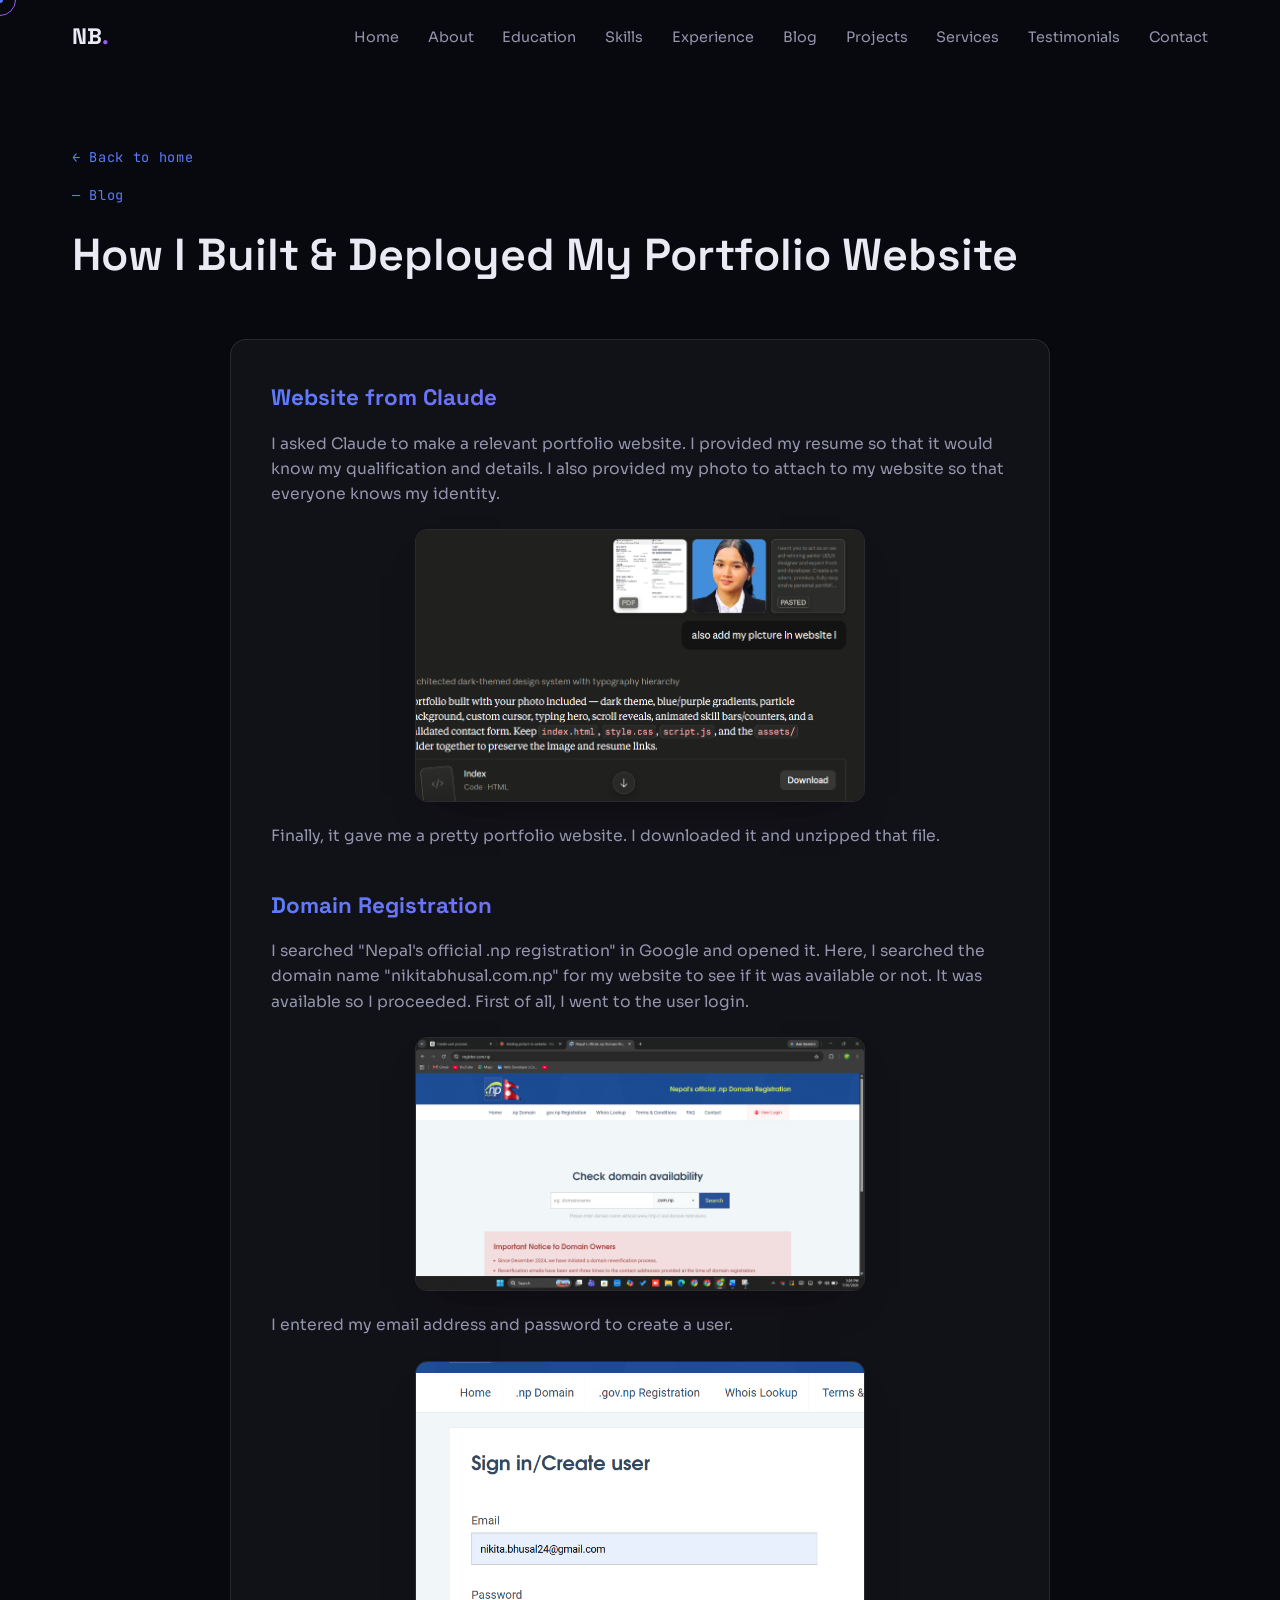
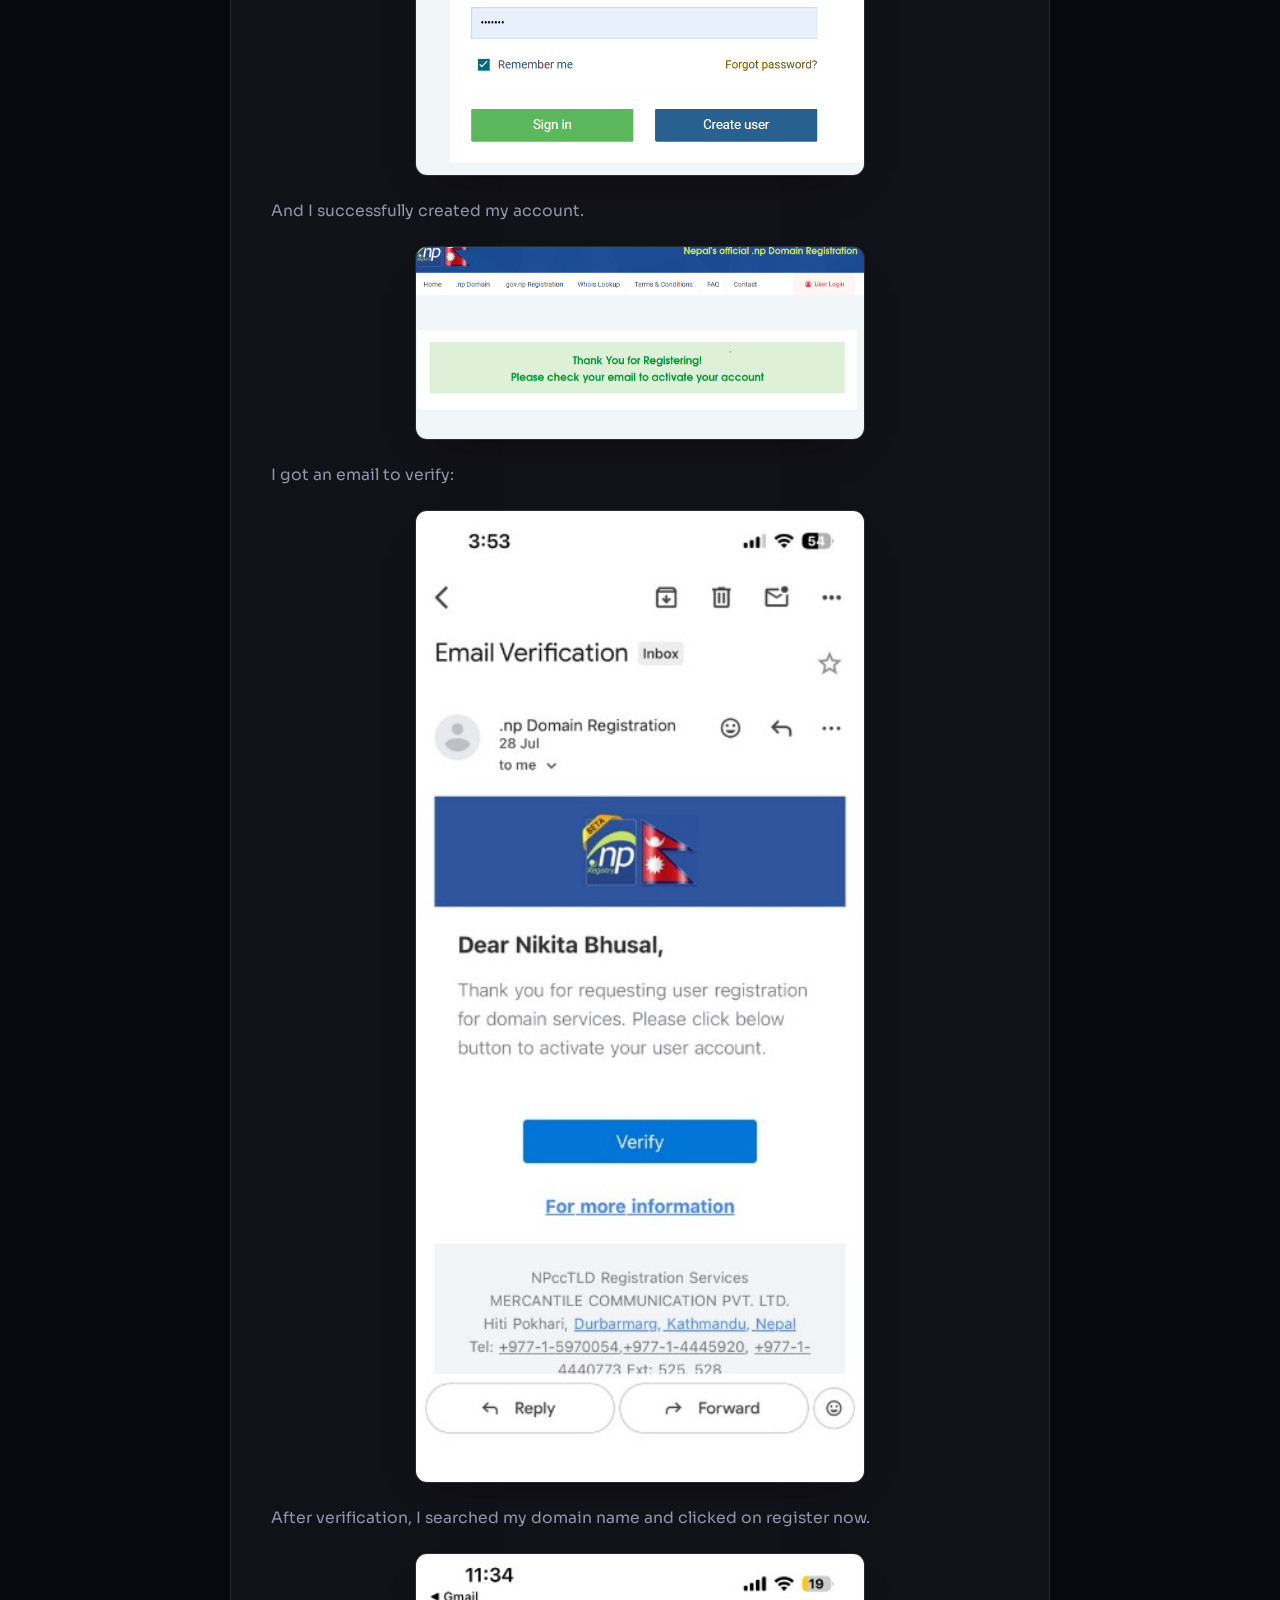
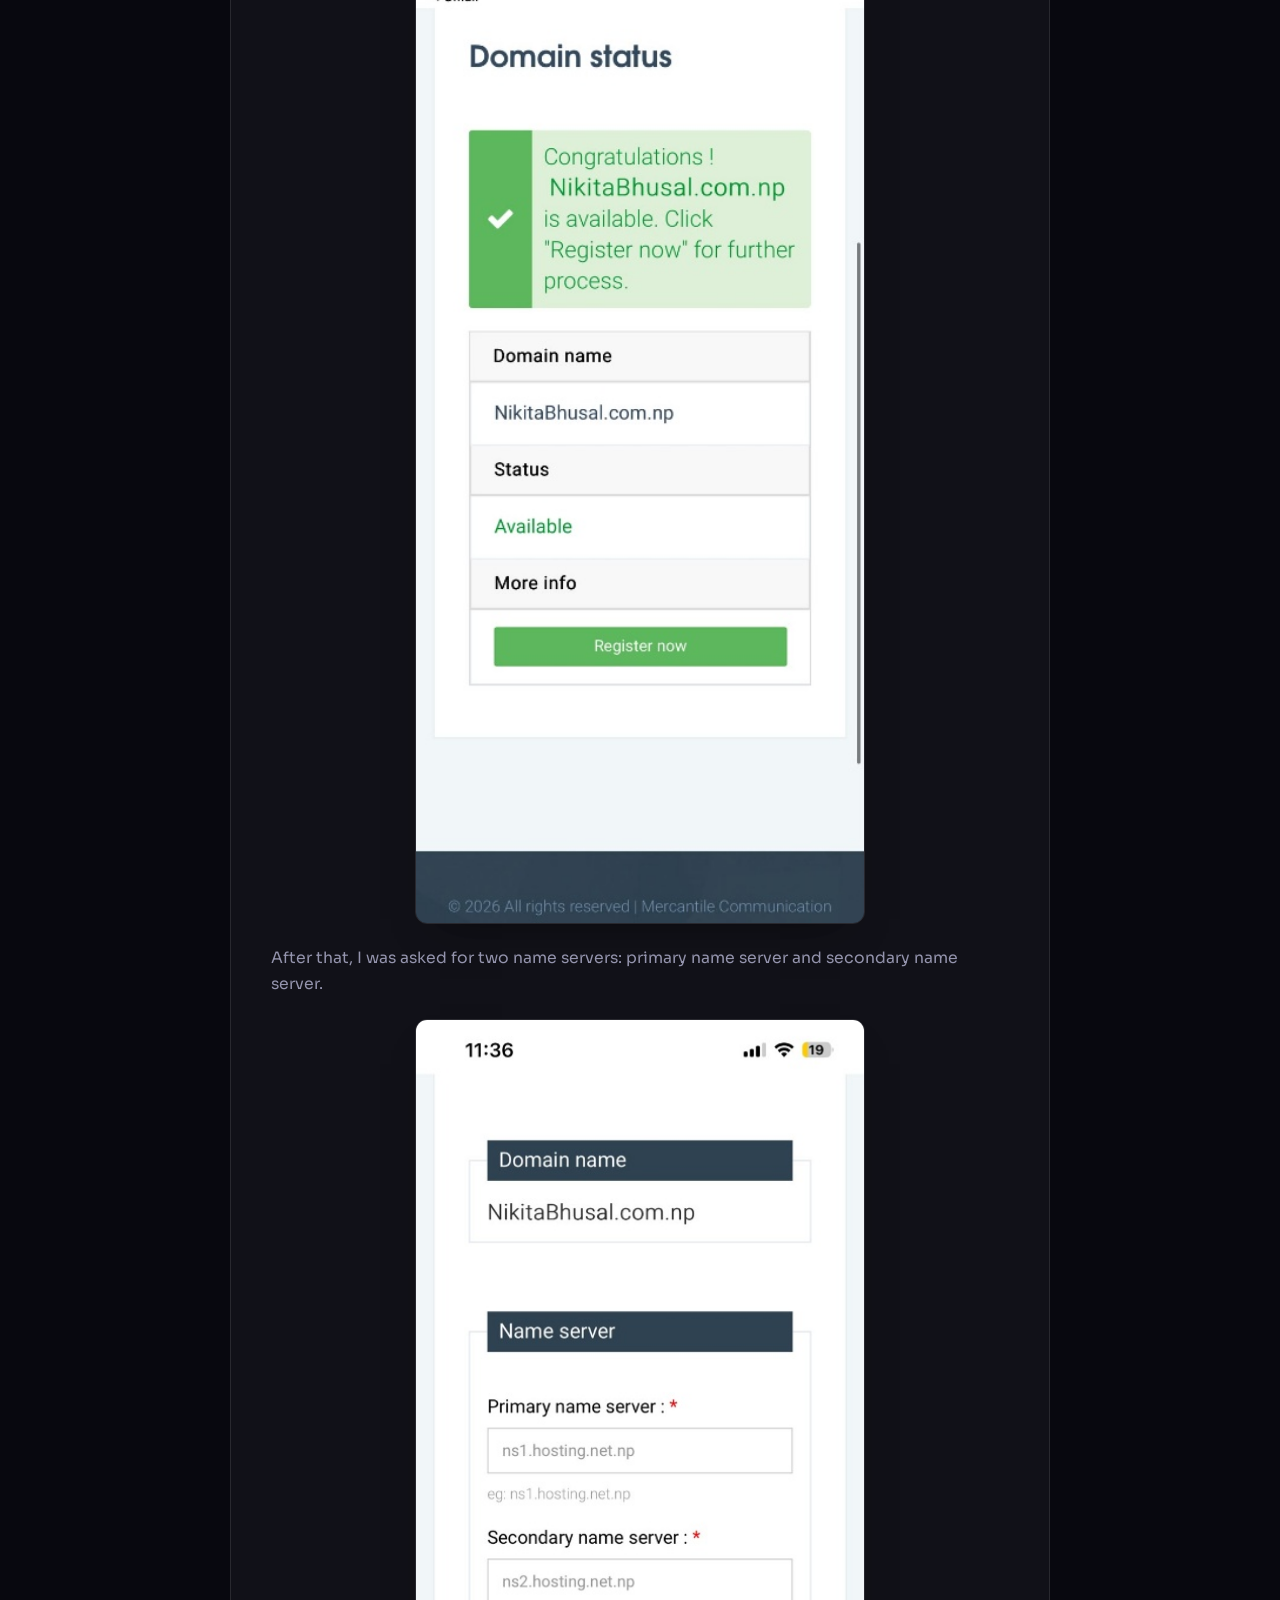
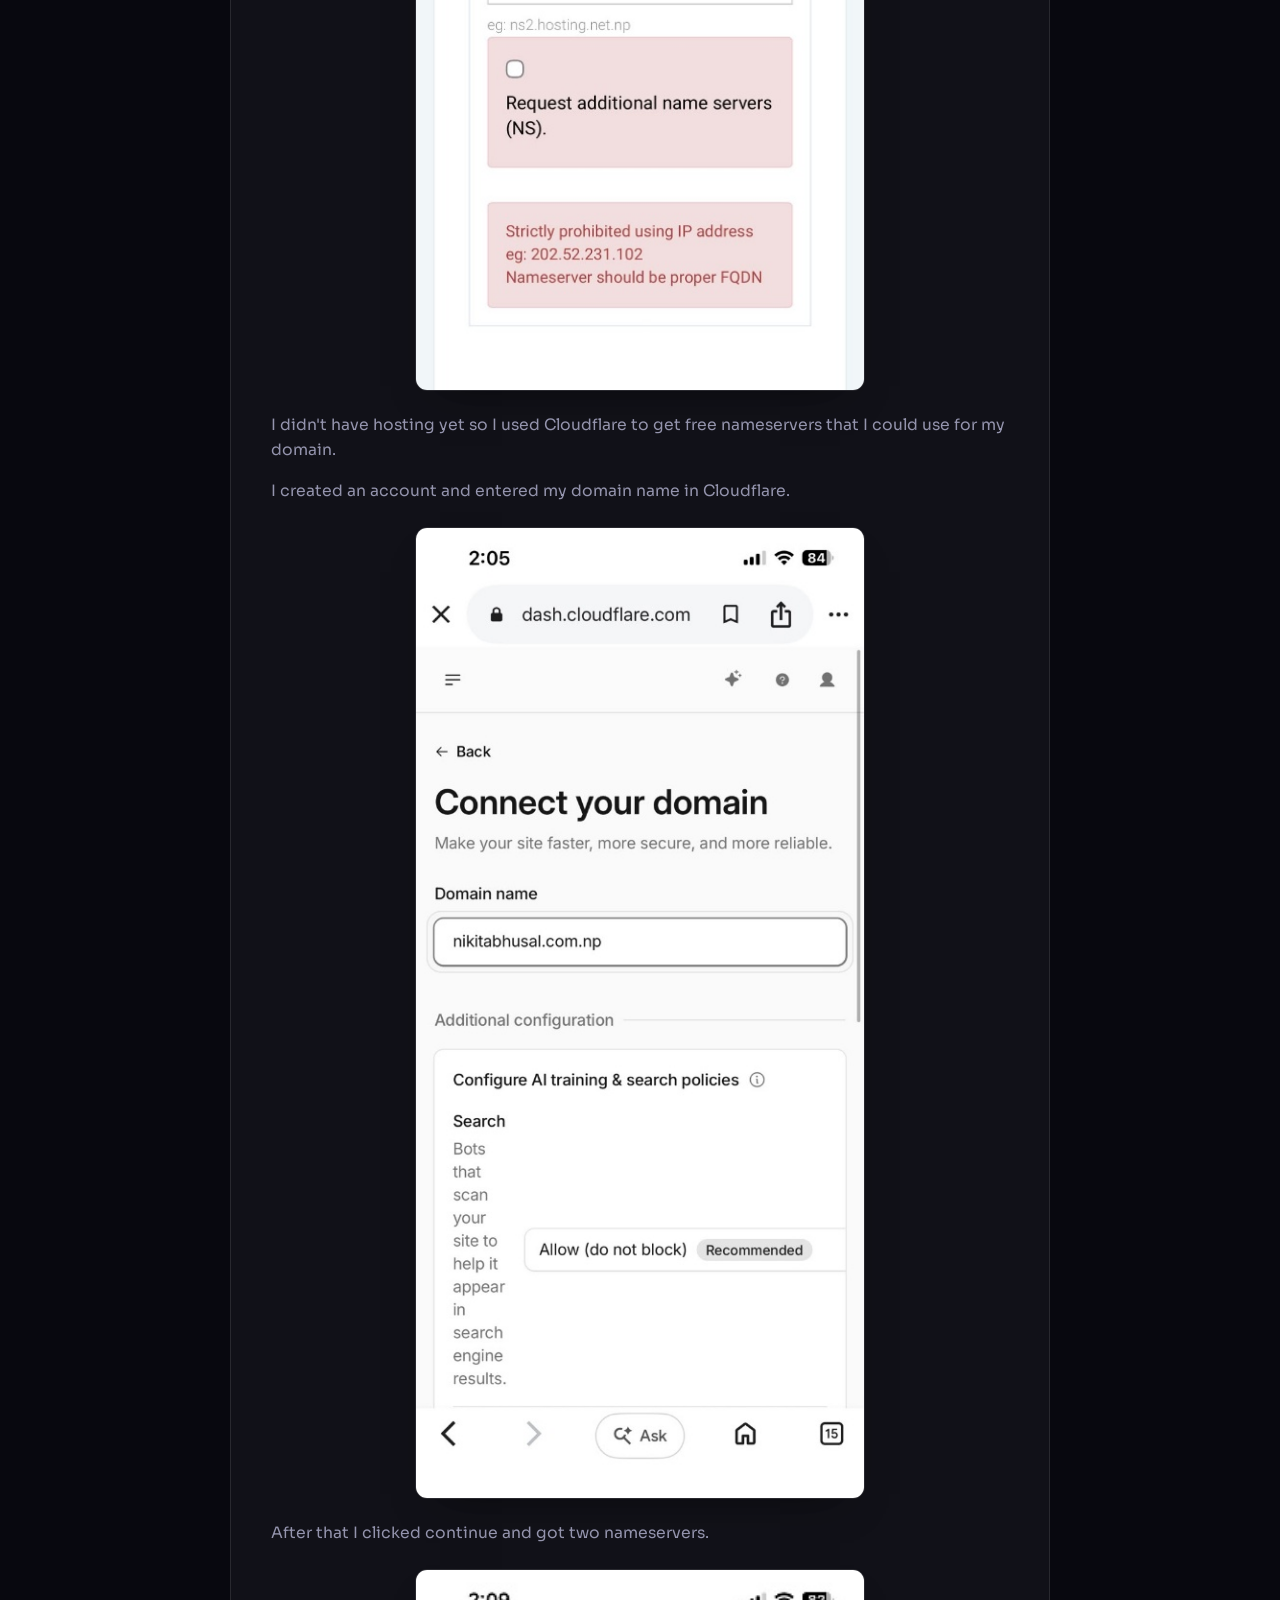
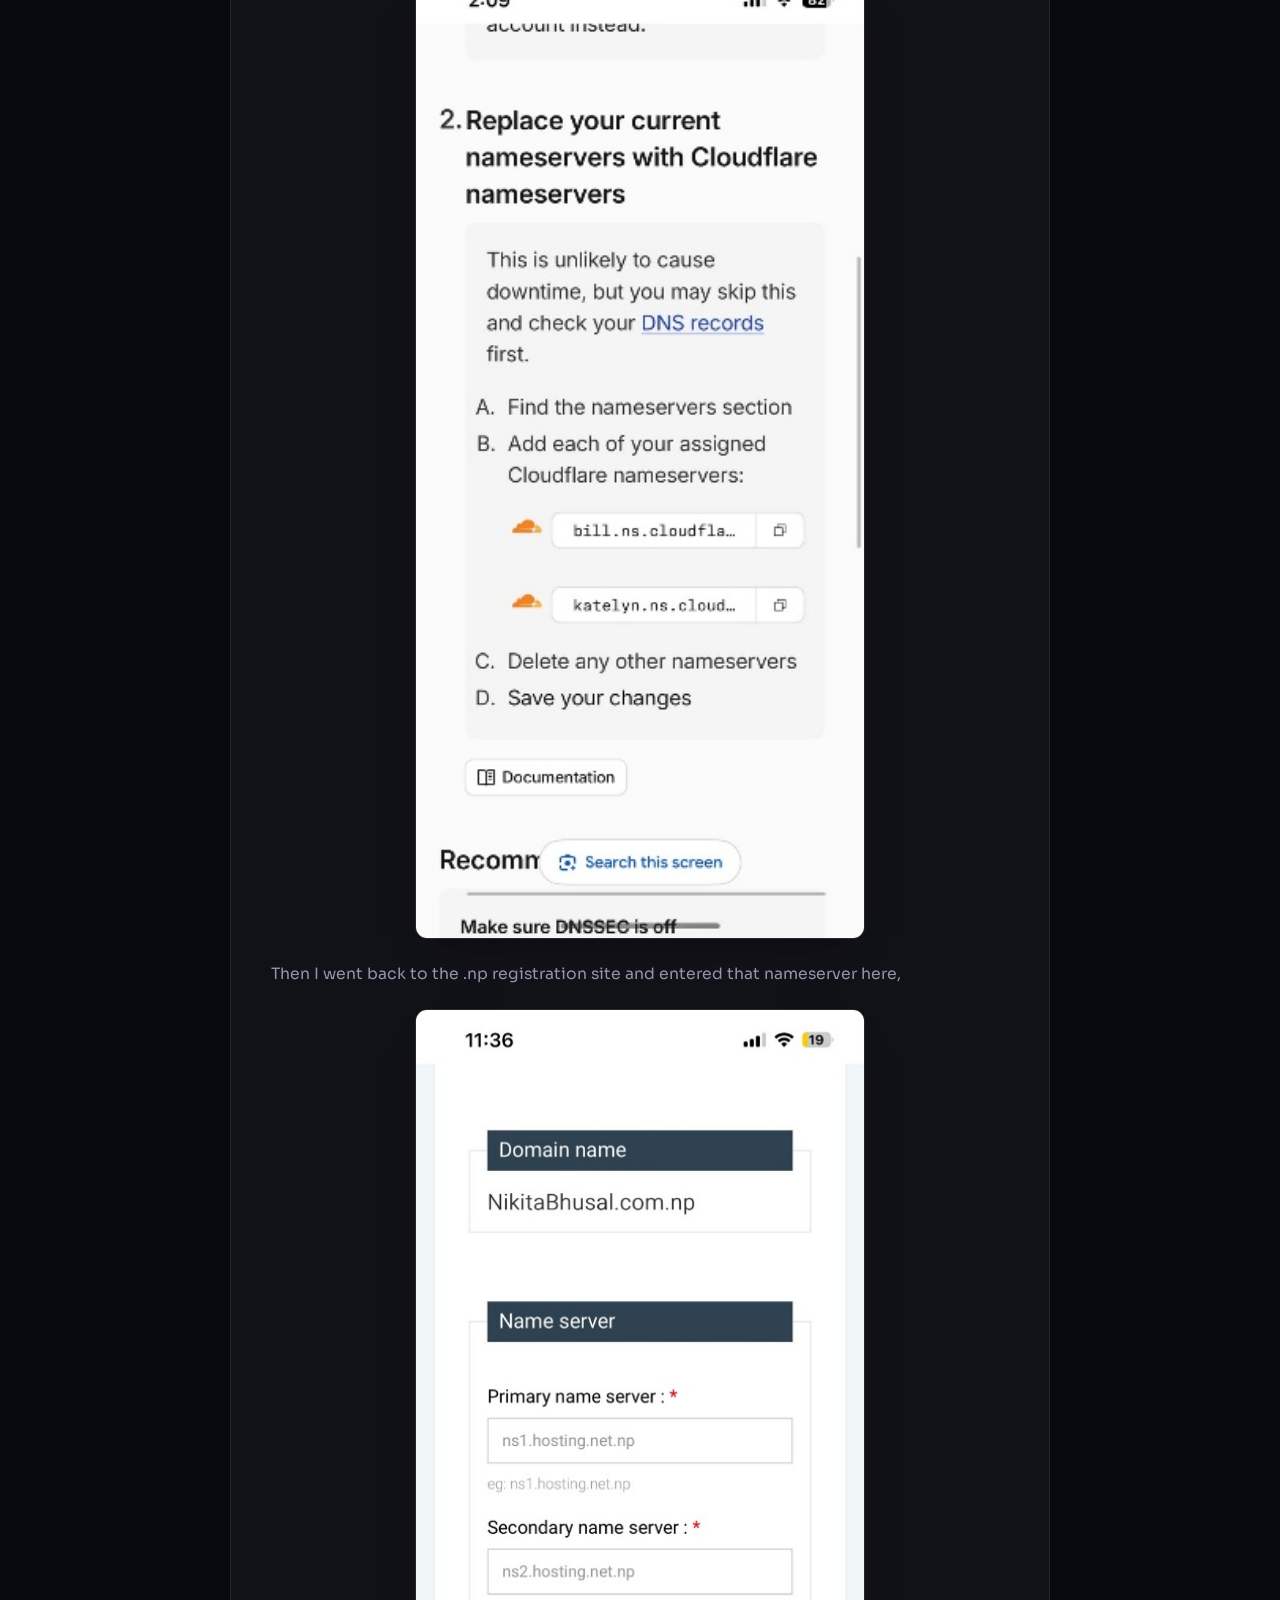
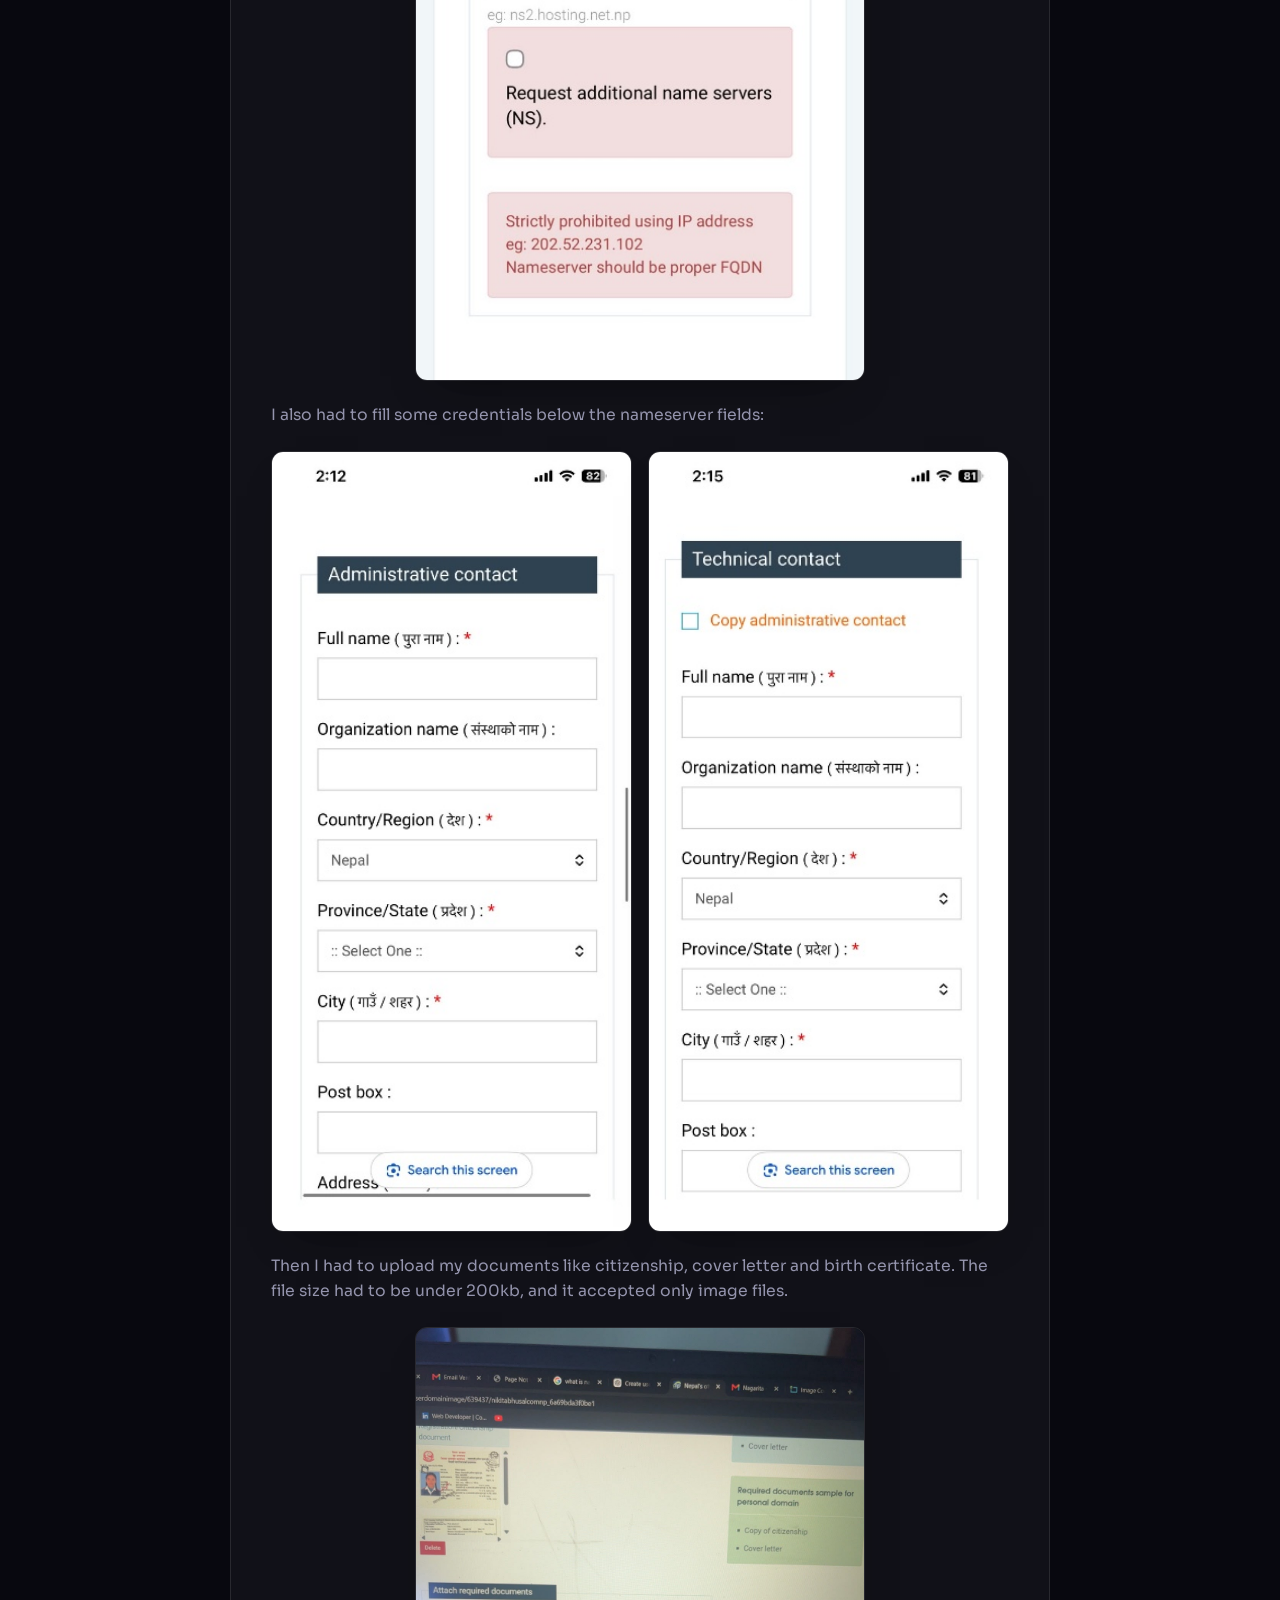
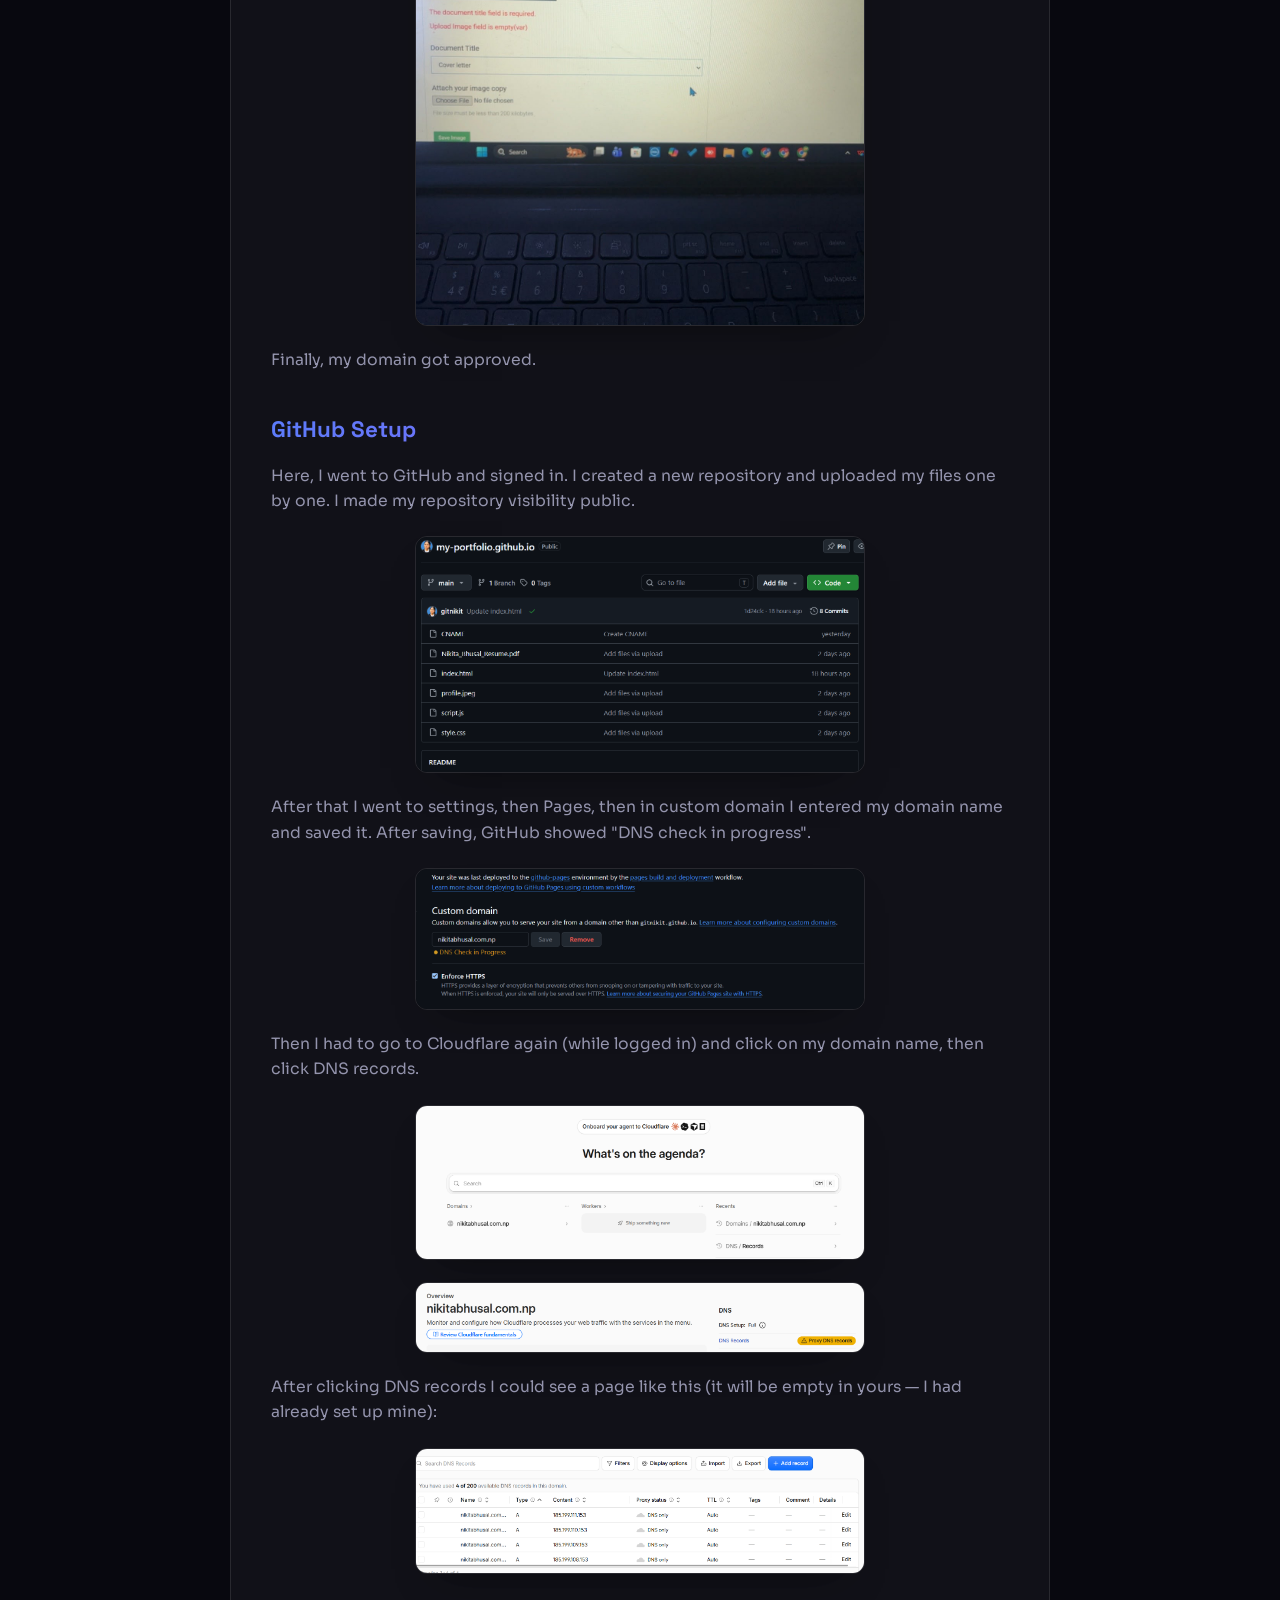
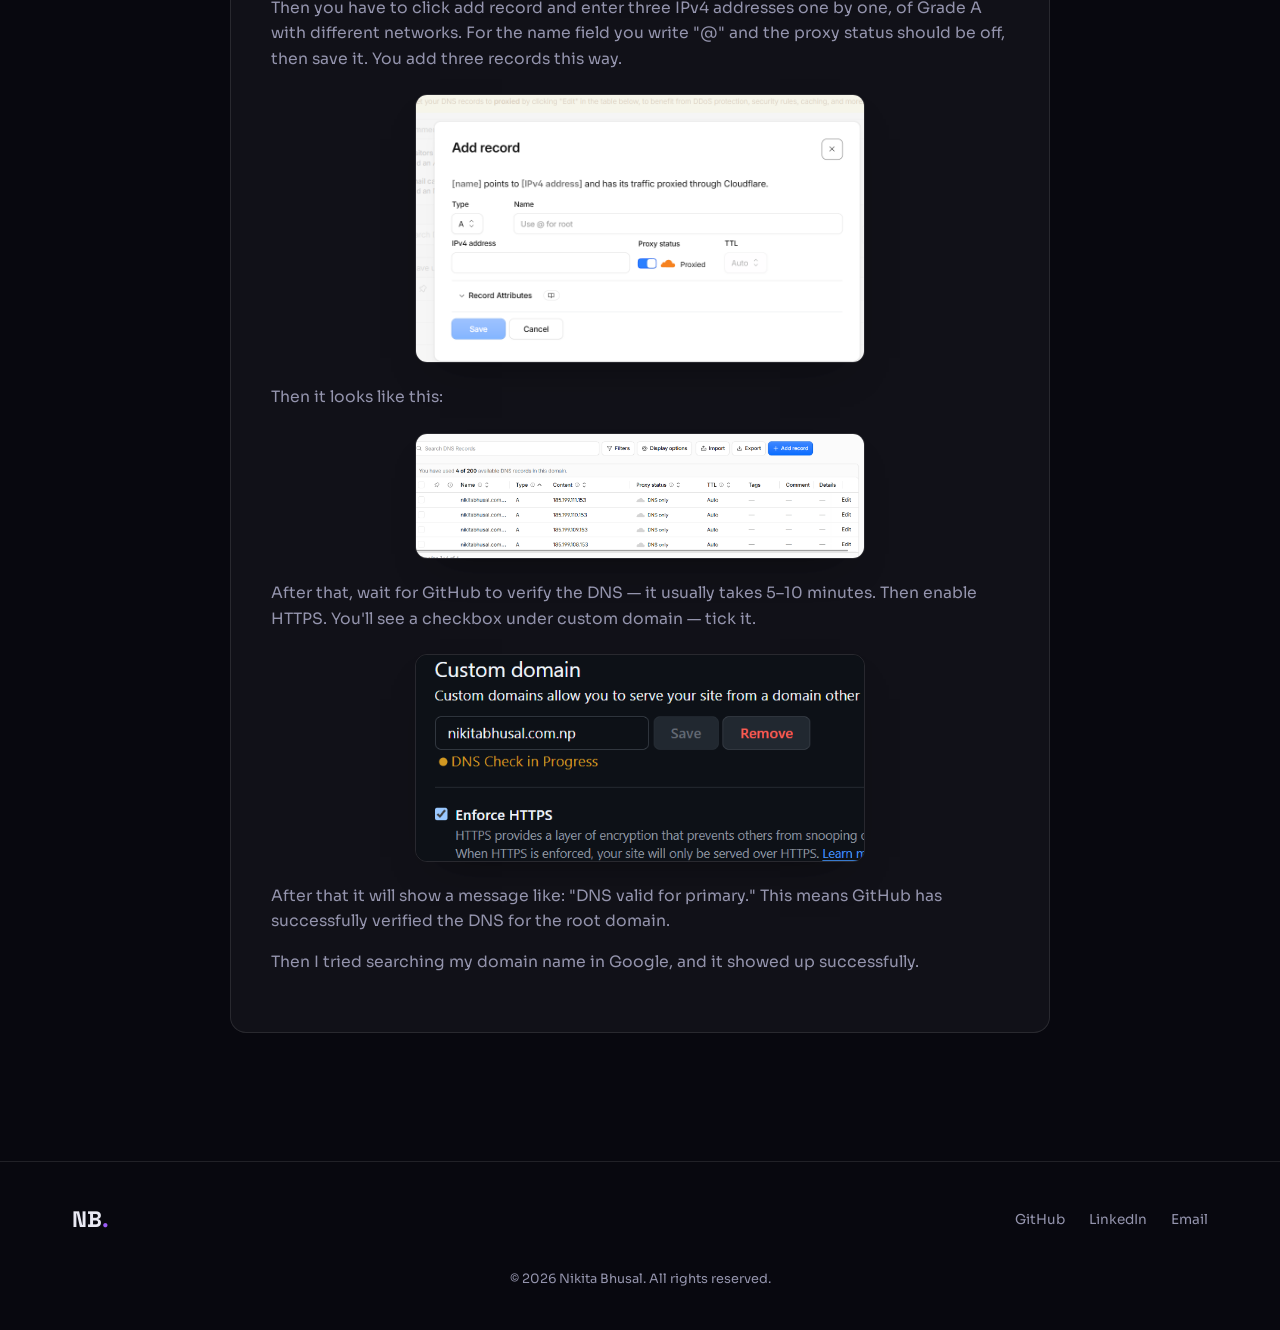
==== blog.html @ b31f0386 "Add files via upload" ====
<!DOCTYPE html>
<html lang="en">
<head>
<meta charset="UTF-8">
<meta name="viewport" content="width=device-width, initial-scale=1.0">
<title>Blog | Nikita Bhusal</title>
<meta name="description" content="Blog by Nikita Bhusal — notes on building and deploying my portfolio website.">
<link rel="preconnect" href="https://fonts.googleapis.com">
<link href="https://fonts.googleapis.com/css2?family=Space+Grotesk:wght@400;500;600;700&family=Sora:wght@300;400;500;600&family=JetBrains+Mono:wght@400;500&display=swap" rel="stylesheet">
<link rel="stylesheet" href="style.css">
</head>
<body>

<!-- Custom Cursor -->
<div class="cursor-dot" id="cursorDot"></div>
<div class="cursor-ring" id="cursorRing"></div>

<!-- Scroll Progress -->
<div class="scroll-progress" id="scrollProgress"></div>

<!-- Particle Background -->
<canvas id="particles"></canvas>

<!-- Navbar -->
<header class="navbar" id="navbar">
  <div class="nav-inner">
    <a href="index.html" class="logo">NB<span class="dot">.</span></a>
    <nav class="nav-links" id="navLinks">
      <a href="index.html#home" class="nav-link" data-nav>Home</a>
      <a href="index.html#about" class="nav-link" data-nav>About</a>
      <a href="index.html#education" class="nav-link" data-nav>Education</a>
      <a href="index.html#skills" class="nav-link" data-nav>Skills</a>
      <a href="index.html#experience" class="nav-link" data-nav>Experience</a>
      <a href="blog.html" class="nav-link active" data-nav>Blog</a>
      <a href="index.html#projects" class="nav-link" data-nav>Projects</a>
      <a href="index.html#services" class="nav-link" data-nav>Services</a>
      <a href="index.html#testimonials" class="nav-link" data-nav>Testimonials</a>
      <a href="index.html#contact" class="nav-link" data-nav>Contact</a>
    </nav>
    <button class="nav-toggle" id="navToggle" aria-label="Toggle menu">
      <span></span><span></span><span></span>
    </button>
  </div>
</header>

<main>
  <section class="section" style="padding-top:9rem;">
    <div class="container">
      <a href="index.html" class="section-eyebrow" style="display:inline-block;margin-bottom:1rem;">← Back to home</a>
      <p class="section-eyebrow">— Blog</p>
      <h2 class="section-title">How I Built &amp; Deployed My Portfolio Website</h2>

      <article class="blog-post">

        <h3>Website from Claude</h3>
        <p>I asked Claude to make a relevant portfolio website. I provided my resume so that it would know my qualification and details. I also provided my photo to attach to my website so that everyone knows my identity.</p>
        <figure><img src="assets/blog/image1.png" alt="Portfolio website generated by Claude"></figure>
        <p>Finally, it gave me a pretty portfolio website. I downloaded it and unzipped that file.</p>

        <h3>Domain Registration</h3>
        <p>I searched "Nepal's official .np registration" in Google and opened it. Here, I searched the domain name "nikitabhusal.com.np" for my website to see if it was available or not. It was available so I proceeded. First of all, I went to the user login.</p>
        <figure><img src="assets/blog/image2.png" alt="np domain registration login page"></figure>
        <p>I entered my email address and password to create a user.</p>
        <figure><img src="assets/blog/image3.png" alt="Creating a user account"></figure>
        <p>And I successfully created my account.</p>
        <figure><img src="assets/blog/image4.png" alt="Account created successfully"></figure>
        <p>I got an email to verify:</p>
        <figure><img src="assets/blog/image5.jpeg" alt="Verification email"></figure>
        <p>After verification, I searched my domain name and clicked on register now.</p>
        <figure><img src="assets/blog/image6.jpeg" alt="Domain search and register"></figure>
        <p>After that, I was asked for two name servers: primary name server and secondary name server.</p>
        <figure><img src="assets/blog/image7.jpeg" alt="Nameserver fields"></figure>
        <p>I didn't have hosting yet so I used Cloudflare to get free nameservers that I could use for my domain.</p>
        <p>I created an account and entered my domain name in Cloudflare.</p>
        <figure><img src="assets/blog/image8.jpeg" alt="Adding domain to Cloudflare"></figure>
        <p>After that I clicked continue and got two nameservers.</p>
        <figure><img src="assets/blog/image9.jpeg" alt="Cloudflare nameservers"></figure>
        <p>Then I went back to the .np registration site and entered that nameserver here,</p>
        <figure><img src="assets/blog/image7.jpeg" alt="Entering nameservers on np registration site"></figure>
        <p>I also had to fill some credentials below the nameserver fields:</p>
        <figure class="figure-pair">
          <img src="assets/blog/image10.jpeg" alt="Registration credentials form part 1">
          <img src="assets/blog/image11.jpeg" alt="Registration credentials form part 2">
        </figure>
        <p>Then I had to upload my documents like citizenship, cover letter and birth certificate. The file size had to be under 200kb, and it accepted only image files.</p>
        <figure><img src="assets/blog/image12.jpeg" alt="Document upload for domain verification"></figure>
        <p>Finally, my domain got approved.</p>

        <h3>GitHub Setup</h3>
        <p>Here, I went to GitHub and signed in. I created a new repository and uploaded my files one by one. I made my repository visibility public.</p>
        <figure><img src="assets/blog/image13.png" alt="Creating a new GitHub repository"></figure>
        <p>After that I went to settings, then Pages, then in custom domain I entered my domain name and saved it. After saving, GitHub showed "DNS check in progress".</p>
        <figure><img src="assets/blog/image14.png" alt="GitHub Pages custom domain DNS check in progress"></figure>
        <p>Then I had to go to Cloudflare again (while logged in) and click on my domain name, then click DNS records.</p>
        <figure><img src="assets/blog/image15.png" alt="Cloudflare DNS records navigation"></figure>
        <figure><img src="assets/blog/image16.png" alt="Cloudflare DNS records page"></figure>
        <p>After clicking DNS records I could see a page like this (it will be empty in yours — I had already set up mine):</p>
        <figure><img src="assets/blog/image17.png" alt="Cloudflare DNS records list"></figure>
        <p>Then you have to click add record and enter three IPv4 addresses one by one, of Grade A with different networks. For the name field you write "@" and the proxy status should be off, then save it. You add three records this way.</p>
        <figure><img src="assets/blog/image18.png" alt="Adding A records in Cloudflare"></figure>
        <p>Then it looks like this:</p>
        <figure><img src="assets/blog/image17.png" alt="Cloudflare DNS records after setup"></figure>
        <p>After that, wait for GitHub to verify the DNS — it usually takes 5–10 minutes. Then enable HTTPS. You'll see a checkbox under custom domain — tick it.</p>
        <figure><img src="assets/blog/image19.png" alt="Enable HTTPS checkbox on GitHub Pages"></figure>
        <p>After that it will show a message like: "DNS valid for primary." This means GitHub has successfully verified the DNS for the root domain.</p>
        <p>Then I tried searching my domain name in Google, and it showed up successfully.</p>

      </article>
    </div>
  </section>
</main>

<footer class="footer">
  <div class="container footer-inner">
    <a href="index.html" class="logo">NB<span class="dot">.</span></a>
    <div class="footer-socials">
      <a href="https://github.com/gitnikit" target="_blank" rel="noopener">GitHub</a>
      <a href="https://linkedin.com/in/nikita-bhusal-424390404" target="_blank" rel="noopener">LinkedIn</a>
      <a href="mailto:nikita.bhusal24@gmail.com">Email</a>
    </div>
    <p class="footer-copy">© 2026 Nikita Bhusal. All rights reserved.</p>
  </div>
</footer>

<button class="back-to-top" id="backToTop" aria-label="Back to top">↑</button>

<script src="script.js"></script>
</body>
</html>
---- style.css ----
/* ============ Tokens ============ */
:root{
  --bg: #08080f;
  --bg-alt: #0d0d18;
  --surface: rgba(255,255,255,0.04);
  --surface-strong: rgba(255,255,255,0.07);
  --border: rgba(255,255,255,0.1);
  --text: #eaeaf4;
  --text-dim: #9494ad;
  --blue: #5b7cfa;
  --purple: #9b5cf6;
  --grad: linear-gradient(135deg, var(--blue), var(--purple));
  --font-display: 'Space Grotesk', sans-serif;
  --font-body: 'Sora', sans-serif;
  --font-mono: 'JetBrains Mono', monospace;
  --radius: 16px;
  --ease: cubic-bezier(.16,1,.3,1);
}

*{margin:0;padding:0;box-sizing:border-box;}
html{scroll-behavior:smooth;}
body{
  background:var(--bg);
  color:var(--text);
  font-family:var(--font-body);
  line-height:1.6;
  overflow-x:hidden;
  cursor:none;
}
a{color:inherit;text-decoration:none;}
ul{list-style:none;}
img{max-width:100%;display:block;}
button{font-family:inherit;cursor:none;border:none;background:none;color:inherit;}
::selection{background:var(--purple);color:#fff;}

@media (hover:none){ body,button{cursor:auto;} }

/* ============ Loader ============ */
.loader{
  position:fixed;inset:0;background:var(--bg);
  display:flex;align-items:center;justify-content:center;
  z-index:9999;transition:opacity .6s var(--ease), visibility .6s var(--ease);
}
.loader.hidden{opacity:0;visibility:hidden;}
.loader-code{font-family:var(--font-mono);font-size:clamp(1.4rem,4vw,2.2rem);color:var(--text-dim);letter-spacing:1px;}
.loader-name{background:var(--grad);-webkit-background-clip:text;background-clip:text;color:transparent;margin:0 .3rem;}

/* ============ Custom Cursor ============ */
.cursor-dot,.cursor-ring{position:fixed;top:0;left:0;pointer-events:none;z-index:9998;border-radius:50%;transform:translate(-50%,-50%);}
.cursor-dot{width:6px;height:6px;background:var(--blue);}
.cursor-ring{width:32px;height:32px;border:1px solid var(--purple);transition:width .2s,height .2s,border-color .2s;}
.cursor-ring.grow{width:56px;height:56px;border-color:var(--blue);}
@media (hover:none){ .cursor-dot,.cursor-ring{display:none;} }

/* ============ Scroll Progress ============ */
.scroll-progress{position:fixed;top:0;left:0;height:3px;background:var(--grad);z-index:9997;width:0%;}

/* ============ Particles ============ */
#particles{position:fixed;inset:0;z-index:0;opacity:.5;}

/* ============ Navbar ============ */
.navbar{
  position:fixed;top:0;left:0;right:0;z-index:1000;
  padding:1.2rem 0;transition:all .4s var(--ease);
}
.navbar.scrolled{
  padding:.8rem 0;background:rgba(8,8,15,.75);backdrop-filter:blur(16px);
  border-bottom:1px solid var(--border);
}
.nav-inner{max-width:1200px;margin:0 auto;padding:0 2rem;display:flex;align-items:center;justify-content:space-between;}
.logo{font-family:var(--font-display);font-size:1.4rem;font-weight:700;}
.logo .dot{color:var(--purple);}
.nav-links{display:flex;gap:1.8rem;}
.nav-link{font-size:.9rem;color:var(--text-dim);position:relative;padding:.3rem 0;transition:color .3s;}
.nav-link::after{content:'';position:absolute;left:0;bottom:0;width:0;height:1px;background:var(--grad);transition:width .3s var(--ease);}
.nav-link:hover,.nav-link.active{color:var(--text);}
.nav-link.active::after{width:100%;}
.nav-toggle{display:none;flex-direction:column;gap:5px;width:26px;}
.nav-toggle span{height:2px;background:var(--text);border-radius:2px;transition:.3s;}

/* ============ Layout Helpers ============ */
.container{max-width:1200px;margin:0 auto;padding:0 2rem;position:relative;z-index:1;}
.section{padding:8rem 0;position:relative;z-index:1;}
.section-eyebrow{font-family:var(--font-mono);font-size:.85rem;color:var(--blue);margin-bottom:.8rem;letter-spacing:.05em;}
.section-title{font-family:var(--font-display);font-size:clamp(2rem,4vw,2.8rem);font-weight:600;margin-bottom:3rem;}
.gradient-text{background:var(--grad);-webkit-background-clip:text;background-clip:text;color:transparent;}

/* ============ Reveal ============ */
.reveal{opacity:0;transform:translateY(40px);transition:opacity .8s var(--ease),transform .8s var(--ease);}
.reveal.in{opacity:1;transform:translateY(0);}

/* ============ Hero ============ */
.hero{
  min-height:100vh;display:flex;align-items:center;position:relative;
  padding:8rem 2rem 4rem;
}
.hero-inner{
  max-width:1200px;margin:0 auto;width:100%;
  display:grid;grid-template-columns:1.2fr .8fr;gap:3rem;align-items:center;
  position:relative;z-index:1;
}
.hero-eyebrow{font-family:var(--font-mono);color:var(--purple);font-size:.9rem;margin-bottom:1rem;}
.hero-title{font-family:var(--font-display);font-size:clamp(2.4rem,5.5vw,4.2rem);font-weight:700;line-height:1.1;margin-bottom:1rem;}
.hero-typed{font-family:var(--font-mono);font-size:clamp(1rem,2vw,1.3rem);color:var(--text-dim);min-height:2rem;margin-bottom:1.4rem;}
.cursor-blink{animation:blink 1s step-end infinite;color:var(--blue);}
@keyframes blink{50%{opacity:0;}}
.hero-desc{color:var(--text-dim);max-width:480px;margin-bottom:2rem;font-size:1.02rem;}
.hero-actions{display:flex;gap:1rem;margin-bottom:2.4rem;flex-wrap:wrap;}
.btn{
  display:inline-flex;align-items:center;justify-content:center;
  padding:.9rem 1.8rem;border-radius:50px;font-weight:500;font-size:.95rem;
  transition:transform .3s var(--ease),box-shadow .3s var(--ease);position:relative;overflow:hidden;
}
.btn-primary{background:var(--grad);color:#fff;}
.btn-primary:hover{transform:translateY(-3px);box-shadow:0 10px 30px -8px rgba(91,124,250,.6);}
.btn-outline{border:1px solid var(--border);color:var(--text);}
.btn-outline:hover{border-color:var(--purple);transform:translateY(-3px);}
.btn.full{width:100%;}
.hero-socials{display:flex;gap:1rem;}
.hero-socials a{
  width:42px;height:42px;border:1px solid var(--border);border-radius:50%;
  display:flex;align-items:center;justify-content:center;font-family:var(--font-mono);font-size:.75rem;
  transition:.3s;
}
.hero-socials a:hover{border-color:var(--blue);color:var(--blue);transform:translateY(-3px);}

.hero-photo-wrap{position:relative;width:min(340px,80%);margin:0 auto;}
.hero-photo-glow{
  position:absolute;inset:-20px;background:var(--grad);border-radius:32px;
  filter:blur(50px);opacity:.35;animation:pulse-glow 4s ease-in-out infinite;
}
@keyframes pulse-glow{50%{opacity:.55;}}
.hero-photo{
  position:relative;width:100%;aspect-ratio:1/1.1;object-fit:cover;
  border-radius:28px;border:1px solid var(--border);
  box-shadow:0 30px 60px -20px rgba(0,0,0,.6);
}

.scroll-cue{position:absolute;bottom:2rem;left:50%;transform:translateX(-50%);z-index:1;}
.scroll-cue span{
  display:block;width:22px;height:36px;border:1px solid var(--border);border-radius:20px;position:relative;
}
.scroll-cue span::before{
  content:'';position:absolute;top:6px;left:50%;transform:translateX(-50%);
  width:4px;height:8px;background:var(--blue);border-radius:2px;
  animation:scroll-cue 1.6s ease-in-out infinite;
}
@keyframes scroll-cue{50%{transform:translate(-50%,10px);opacity:0;}}

/* ============ About ============ */
.about-grid{display:grid;grid-template-columns:1.1fr .9fr;gap:3rem;align-items:start;}
.about-text{color:var(--text-dim);font-size:1.05rem;}
.about-facts{display:grid;grid-template-columns:1fr 1fr;gap:1rem;}
.fact-card{
  background:var(--surface);border:1px solid var(--border);border-radius:var(--radius);
  padding:1.2rem;transition:.3s;
}
.fact-card:hover{background:var(--surface-strong);transform:translateY(-4px);}
.fact-card span{display:block;font-size:.78rem;color:var(--text-dim);margin-bottom:.4rem;}
.fact-card strong{font-family:var(--font-display);font-size:1rem;}
.interests{display:flex;flex-wrap:wrap;gap:.7rem;margin-top:2.4rem;}
.chip{
  padding:.5rem 1.1rem;border:1px solid var(--border);border-radius:50px;font-size:.85rem;color:var(--text-dim);
  transition:.3s;
}
.chip:hover{border-color:var(--purple);color:var(--text);}

/* ============ Timeline ============ */
.timeline{position:relative;padding-left:2rem;border-left:1px solid var(--border);}
.timeline-item{position:relative;padding-bottom:3rem;padding-left:2rem;}
.timeline-item:last-child{padding-bottom:0;}
.timeline-dot{
  position:absolute;left:-2.45rem;top:.3rem;width:10px;height:10px;border-radius:50%;
  background:var(--grad);box-shadow:0 0 0 4px var(--bg),0 0 0 5px var(--border);
}
.timeline-date{font-family:var(--font-mono);font-size:.8rem;color:var(--blue);}
.timeline-content h3{font-family:var(--font-display);font-size:1.3rem;margin:.5rem 0 .2rem;}
.timeline-content p{color:var(--text-dim);margin-bottom:.8rem;}
.timeline-list{display:flex;flex-wrap:wrap;gap:.6rem;}
.timeline-list li{
  font-size:.82rem;color:var(--text-dim);background:var(--surface);border:1px solid var(--border);
  padding:.35rem .8rem;border-radius:8px;
}

/* ============ Skills ============ */
.skills-grid{display:grid;grid-template-columns:repeat(3,1fr);gap:2.5rem;}
.skill-group h3{font-family:var(--font-display);margin-bottom:1.4rem;font-size:1.1rem;}
.skill-bar{margin-bottom:1.2rem;}
.skill-info{display:flex;justify-content:space-between;font-size:.85rem;margin-bottom:.5rem;color:var(--text-dim);}
.bar{height:6px;background:var(--surface);border-radius:10px;overflow:hidden;}
.bar-fill{height:100%;width:0;border-radius:10px;background:var(--grad);transition:width 1.4s var(--ease);}

/* ============ Experience ============ */
.exp-card{background:var(--surface);border:1px solid var(--border);border-radius:var(--radius);padding:2rem;}
.exp-head{display:flex;justify-content:space-between;align-items:flex-start;flex-wrap:wrap;gap:1rem;margin-bottom:1rem;}
.exp-head h3{font-family:var(--font-display);font-size:1.2rem;}
.exp-head p{color:var(--text-dim);}
/* ============ Blog Post ============ */
.blog-post{
  background:var(--surface);border:1px solid var(--border);border-radius:var(--radius);
  padding:2.5rem;max-width:820px;margin:0 auto;
}
.blog-post h3{
  font-family:var(--font-display);font-size:1.4rem;margin:2.4rem 0 1rem;
  background:var(--grad);-webkit-background-clip:text;background-clip:text;color:transparent;
}
.blog-post h3:first-child{margin-top:0;}
.blog-post p{color:var(--text-dim);font-size:.98rem;margin-bottom:1rem;}
.blog-post figure{margin:1.4rem 0;}
.blog-post figure img{
  width:100%;
  max-width:450px;
  display:block;
  margin:0 auto;
  border-radius:12px;border:1px solid var(--border);
  box-shadow:0 20px 40px -25px rgba(0,0,0,.6);
}
.blog-post figure.figure-pair{display:flex;gap:1rem;}
.blog-post figure.figure-pair img{width:50%;}

@media (max-width:600px){
  .blog-post{padding:1.5rem;}
  .blog-post figure.figure-pair{flex-direction:column;}
  .blog-post figure.figure-pair img{width:100%;}
}
/* ============ Projects ============ */
.projects-grid{display:grid;grid-template-columns:repeat(2,1fr);gap:2rem;}
.project-card{
  background:var(--surface);border:1px solid var(--border);border-radius:var(--radius);overflow:hidden;
  transition:.4s var(--ease);
}
.project-card:hover{transform:translateY(-8px);border-color:var(--purple);box-shadow:0 20px 40px -20px rgba(155,92,246,.4);}
.project-shot{
  height:180px;display:flex;align-items:center;justify-content:center;
  font-family:var(--font-display);font-size:1.4rem;color:var(--text-dim);
  background:linear-gradient(135deg,rgba(91,124,250,.15),rgba(155,92,246,.15));
}
.project-body{padding:1.6rem;}
.project-body h3{font-family:var(--font-display);margin-bottom:.6rem;}
.project-body p{color:var(--text-dim);font-size:.92rem;margin-bottom:1rem;}
.project-tags{display:flex;gap:.5rem;margin-bottom:1.2rem;}
.project-tags span{font-size:.75rem;font-family:var(--font-mono);color:var(--blue);border:1px solid var(--border);padding:.25rem .6rem;border-radius:6px;}
.project-links a{font-size:.88rem;color:var(--purple);font-weight:500;}
.project-links a:hover{text-decoration:underline;}

/* ============ Certificates ============ */
.certs-grid{display:grid;grid-template-columns:repeat(3,1fr);gap:1.5rem;}
.cert-card.placeholder{
  border:1px dashed var(--border);border-radius:var(--radius);height:160px;
  display:flex;flex-direction:column;align-items:center;justify-content:center;gap:.6rem;
  color:var(--text-dim);transition:.3s;
}
.cert-card.placeholder span{font-size:1.6rem;color:var(--blue);}
.cert-card.placeholder:hover{border-color:var(--purple);color:var(--text);}

/* ============ Services ============ */
.services-grid{display:grid;grid-template-columns:repeat(4,1fr);gap:1.5rem;}
.service-card{
  background:var(--surface);border:1px solid var(--border);border-radius:var(--radius);padding:1.8rem;
  transition:.3s;
}
.service-card:hover{background:var(--surface-strong);transform:translateY(-6px);}
.service-card h3{font-family:var(--font-display);font-size:1.05rem;margin-bottom:.6rem;}
.service-card p{color:var(--text-dim);font-size:.88rem;}

/* ============ Stats ============ */
.stats-section{padding:5rem 0;}
.stats-grid{display:grid;grid-template-columns:repeat(4,1fr);gap:1.5rem;text-align:center;}
.stat-card{padding:2rem 1rem;border:1px solid var(--border);border-radius:var(--radius);background:var(--surface);}
.stat-num{display:block;font-family:var(--font-display);font-size:2.4rem;font-weight:700;background:var(--grad);-webkit-background-clip:text;background-clip:text;color:transparent;}
.stat-card p{color:var(--text-dim);margin-top:.4rem;font-size:.9rem;}

/* ============ Testimonials ============ */
.testimonials-grid{display:grid;grid-template-columns:repeat(3,1fr);gap:1.5rem;}
.testimonial-card{background:var(--surface);border:1px solid var(--border);border-radius:var(--radius);padding:1.8rem;}
.testimonial-card p{color:var(--text-dim);font-style:italic;margin-bottom:1.2rem;font-size:.92rem;}
.testimonial-author strong{display:block;font-family:var(--font-display);font-size:.95rem;}
.testimonial-author span{font-size:.8rem;color:var(--text-dim);}

/* ============ Contact ============ */
.contact-grid{display:grid;grid-template-columns:1.3fr .7fr;gap:3rem;}
.contact-form{background:var(--surface);border:1px solid var(--border);border-radius:var(--radius);padding:2rem;}
.form-row{display:grid;grid-template-columns:1fr 1fr;gap:1.2rem;}
.form-field{position:relative;margin-bottom:1.4rem;}
.form-field input,.form-field textarea{
  width:100%;background:var(--bg-alt);border:1px solid var(--border);border-radius:10px;
  padding:1rem;color:var(--text);font-family:var(--font-body);font-size:.95rem;transition:.3s;resize:vertical;
}
.form-field input:focus,.form-field textarea:focus{outline:none;border-color:var(--blue);}
.form-field label{
  position:absolute;left:1rem;top:1rem;color:var(--text-dim);font-size:.95rem;
  pointer-events:none;transition:.2s var(--ease);background:transparent;
}
.form-field input:focus + label,.form-field input:not(:placeholder-shown) + label,
.form-field textarea:focus + label,.form-field textarea:not(:placeholder-shown) + label{
  top:-.6rem;left:.7rem;font-size:.72rem;background:var(--bg);padding:0 .4rem;color:var(--blue);
}
.form-field.invalid input,.form-field.invalid textarea{border-color:#f45b69;}
.error-msg{display:block;font-size:.75rem;color:#f45b69;margin-top:.3rem;min-height:1em;}
.form-success{
  display:none;margin-top:1rem;font-size:.9rem;color:#5be89b;text-align:center;
}
.form-success.show{display:block;}

.contact-info{display:flex;flex-direction:column;gap:1.4rem;}
.info-item{background:var(--surface);border:1px solid var(--border);border-radius:var(--radius);padding:1.2rem;}
.info-item span{display:block;font-size:.78rem;color:var(--text-dim);margin-bottom:.3rem;}
.info-item a,.info-item p{font-family:var(--font-display);font-size:1rem;}
.map-placeholder{
  height:160px;border:1px dashed var(--border);border-radius:var(--radius);
  display:flex;align-items:center;justify-content:center;color:var(--text-dim);font-size:.85rem;
}

/* ============ Footer ============ */
.footer{border-top:1px solid var(--border);padding:2.5rem 0;position:relative;z-index:1;}
.footer-inner{display:flex;justify-content:space-between;align-items:center;flex-wrap:wrap;gap:1rem;}
.footer-socials{display:flex;gap:1.5rem;}
.footer-socials a{font-size:.85rem;color:var(--text-dim);}
.footer-socials a:hover{color:var(--text);}
.footer-copy{font-size:.8rem;color:var(--text-dim);width:100%;text-align:center;margin-top:1rem;}

.back-to-top{
  position:fixed;bottom:2rem;right:2rem;width:46px;height:46px;border-radius:50%;
  background:var(--grad);color:#fff;display:flex;align-items:center;justify-content:center;
  font-size:1.1rem;z-index:900;opacity:0;visibility:hidden;transform:translateY(10px);
  transition:.4s var(--ease);
}
.back-to-top.show{opacity:1;visibility:visible;transform:translateY(0);}

/* ============ Responsive ============ */
@media (max-width:900px){
  .hero-inner{grid-template-columns:1fr;text-align:center;}
  .hero-socials{justify-content:center;}
  .hero-actions{justify-content:center;}
  .hero-visual{order:-1;}
  .about-grid{grid-template-columns:1fr;}
  .skills-grid{grid-template-columns:1fr;}
  .services-grid{grid-template-columns:1fr 1fr;}
  .testimonials-grid{grid-template-columns:1fr;}
  .certs-grid{grid-template-columns:1fr 1fr;}
  .projects-grid{grid-template-columns:1fr;}
  .contact-grid{grid-template-columns:1fr;}
  .stats-grid{grid-template-columns:1fr 1fr;}
  .nav-links{
    position:fixed;top:0;right:-100%;height:100vh;width:min(320px,80%);
    background:rgba(8,8,15,.97);backdrop-filter:blur(20px);flex-direction:column;
    justify-content:center;align-items:center;gap:2rem;transition:right .4s var(--ease);
    border-left:1px solid var(--border);
  }
  .nav-links.open{right:0;}
  .nav-toggle{display:flex;}
}
@media (max-width:600px){
  .form-row{grid-template-columns:1fr;}
  .services-grid{grid-template-columns:1fr;}
  .certs-grid{grid-template-columns:1fr;}
  .section{padding:5rem 0;}
}

@media (prefers-reduced-motion: reduce){
  *{animation-duration:.01ms !important;animation-iteration-count:1 !important;transition-duration:.01ms !important;scroll-behavior:auto !important;}
}
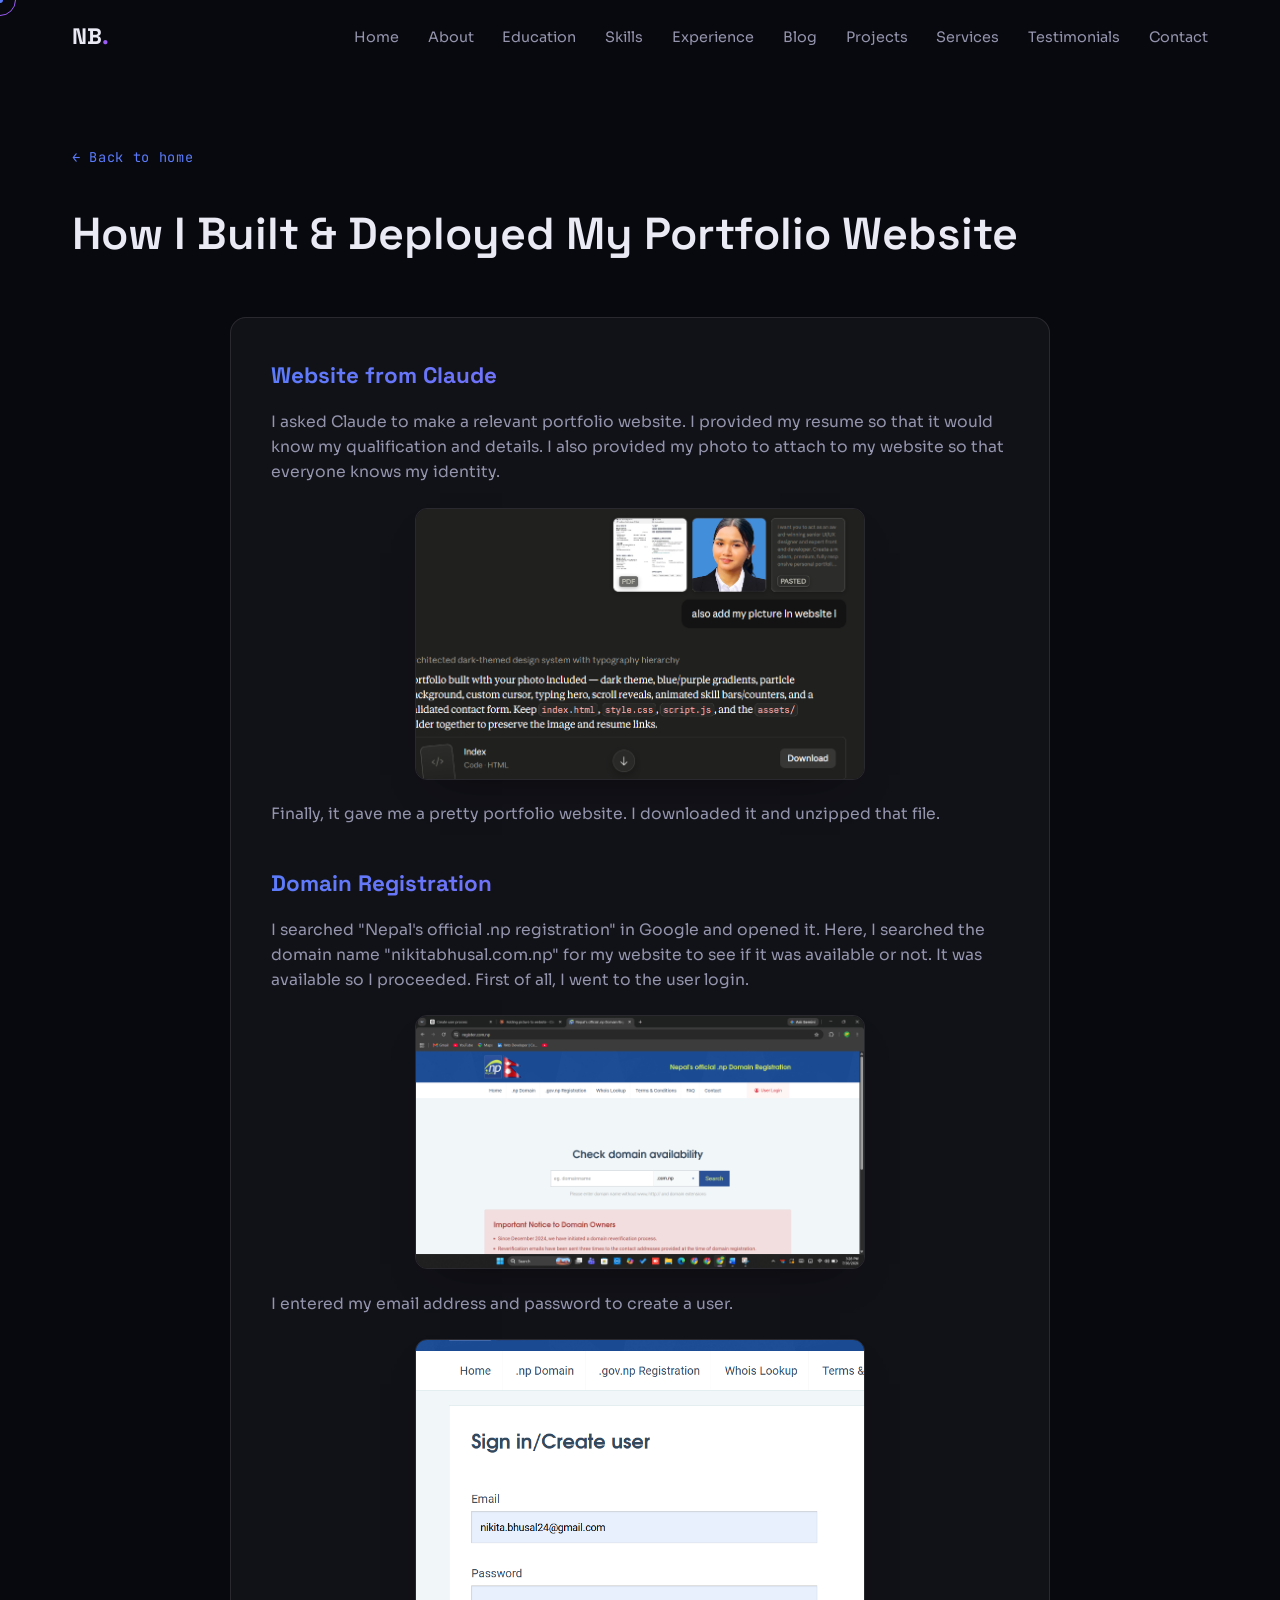
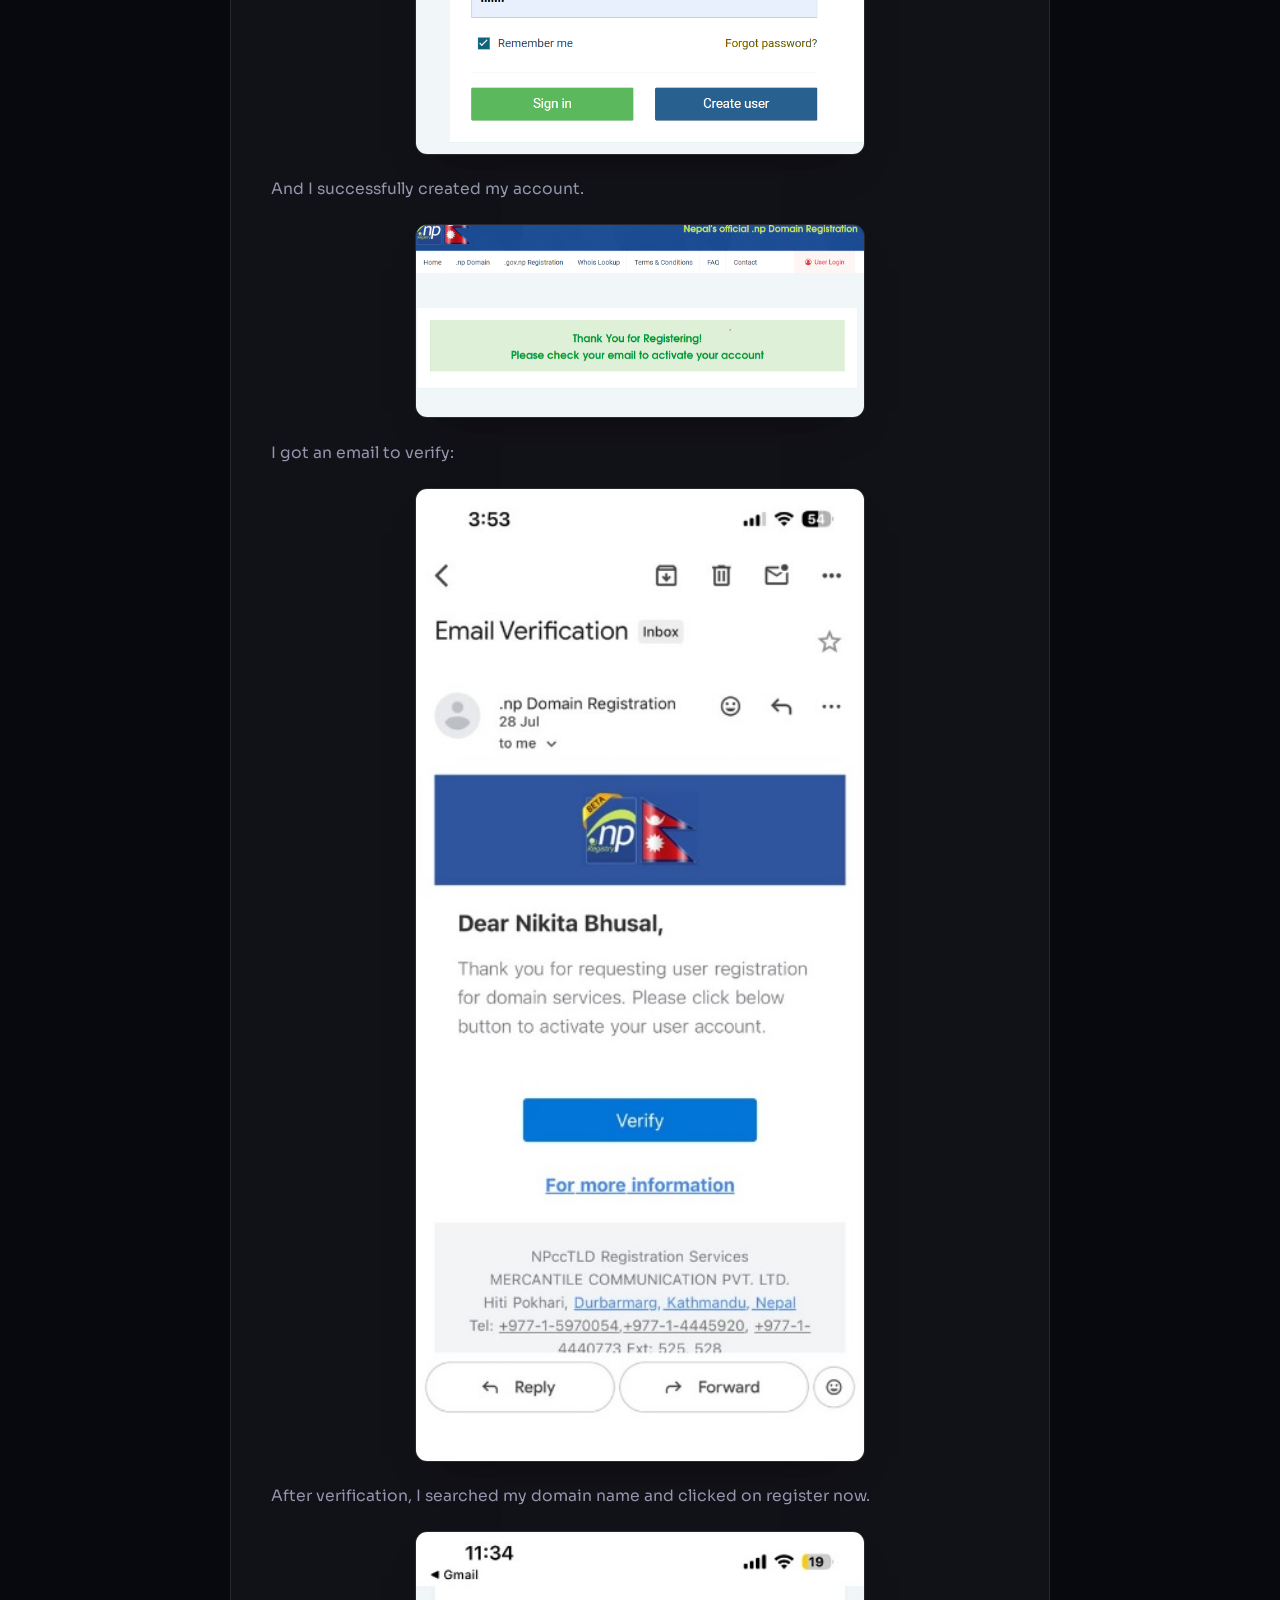
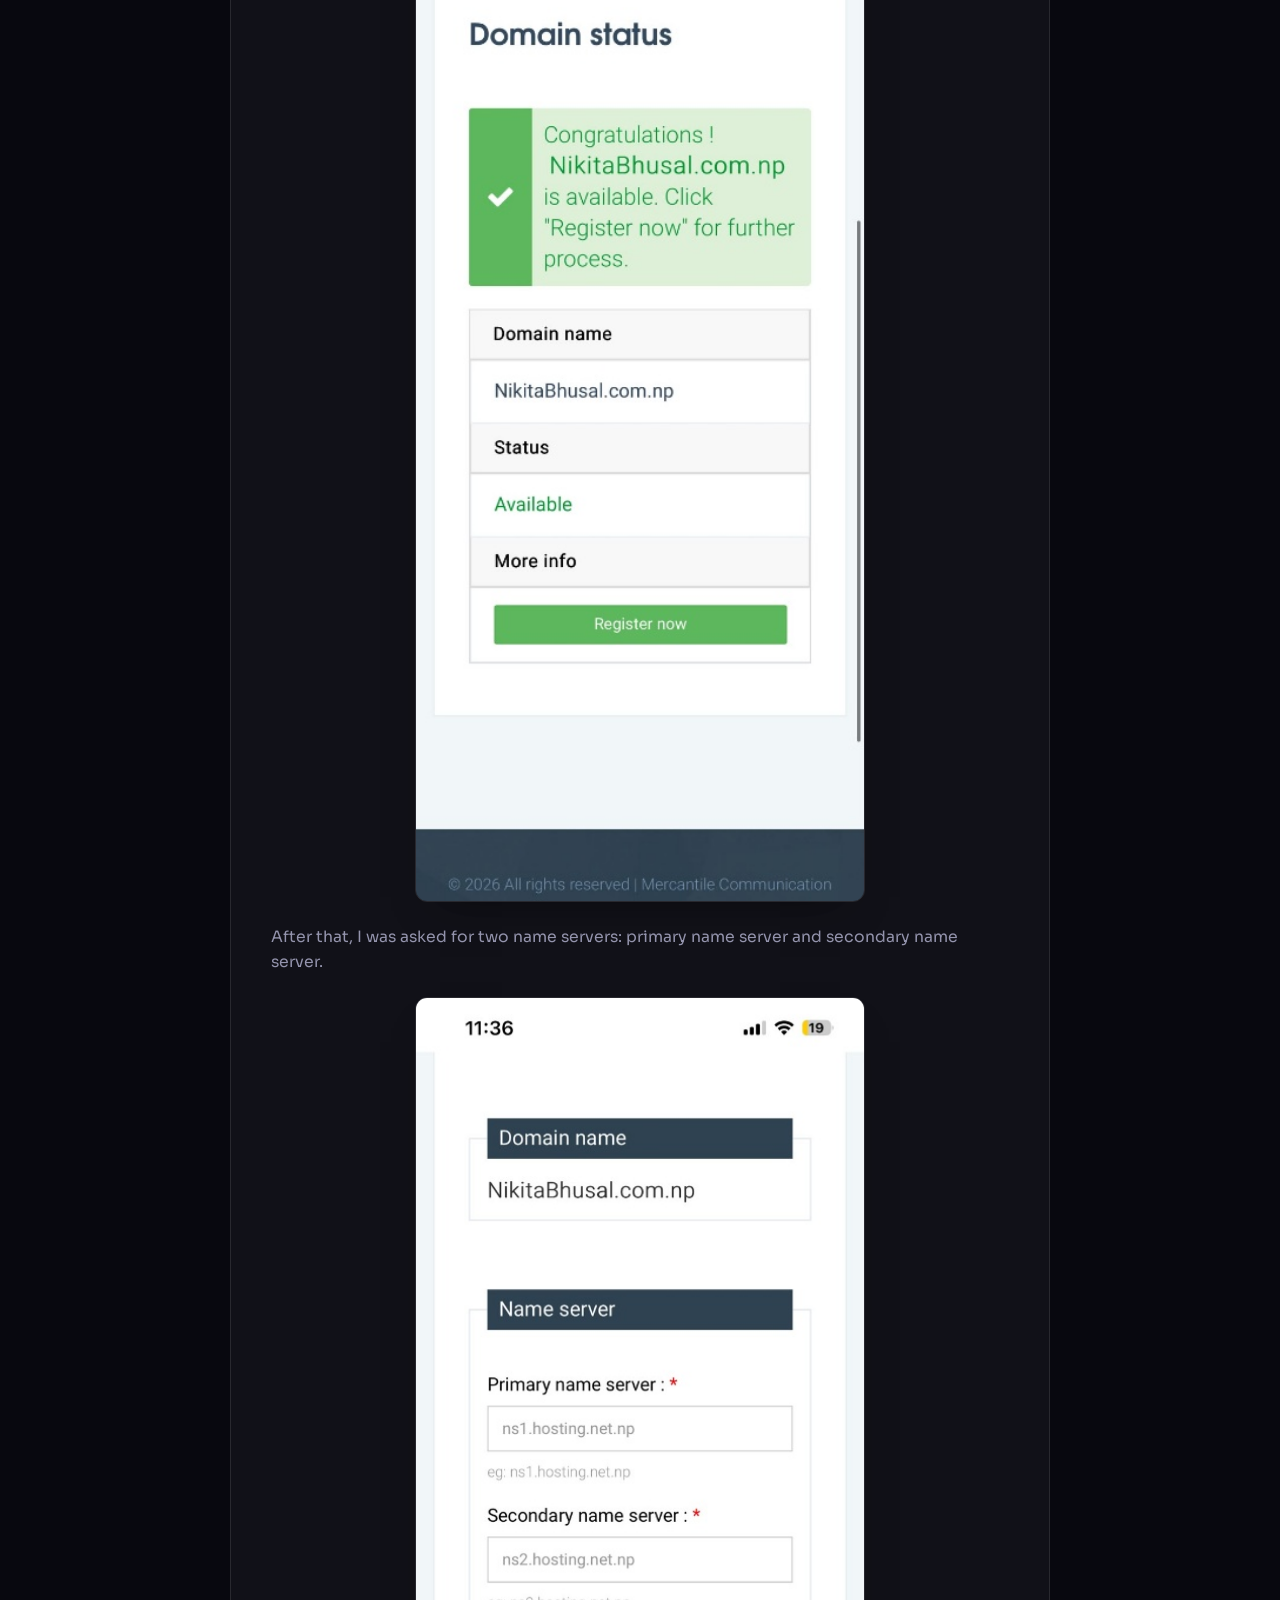
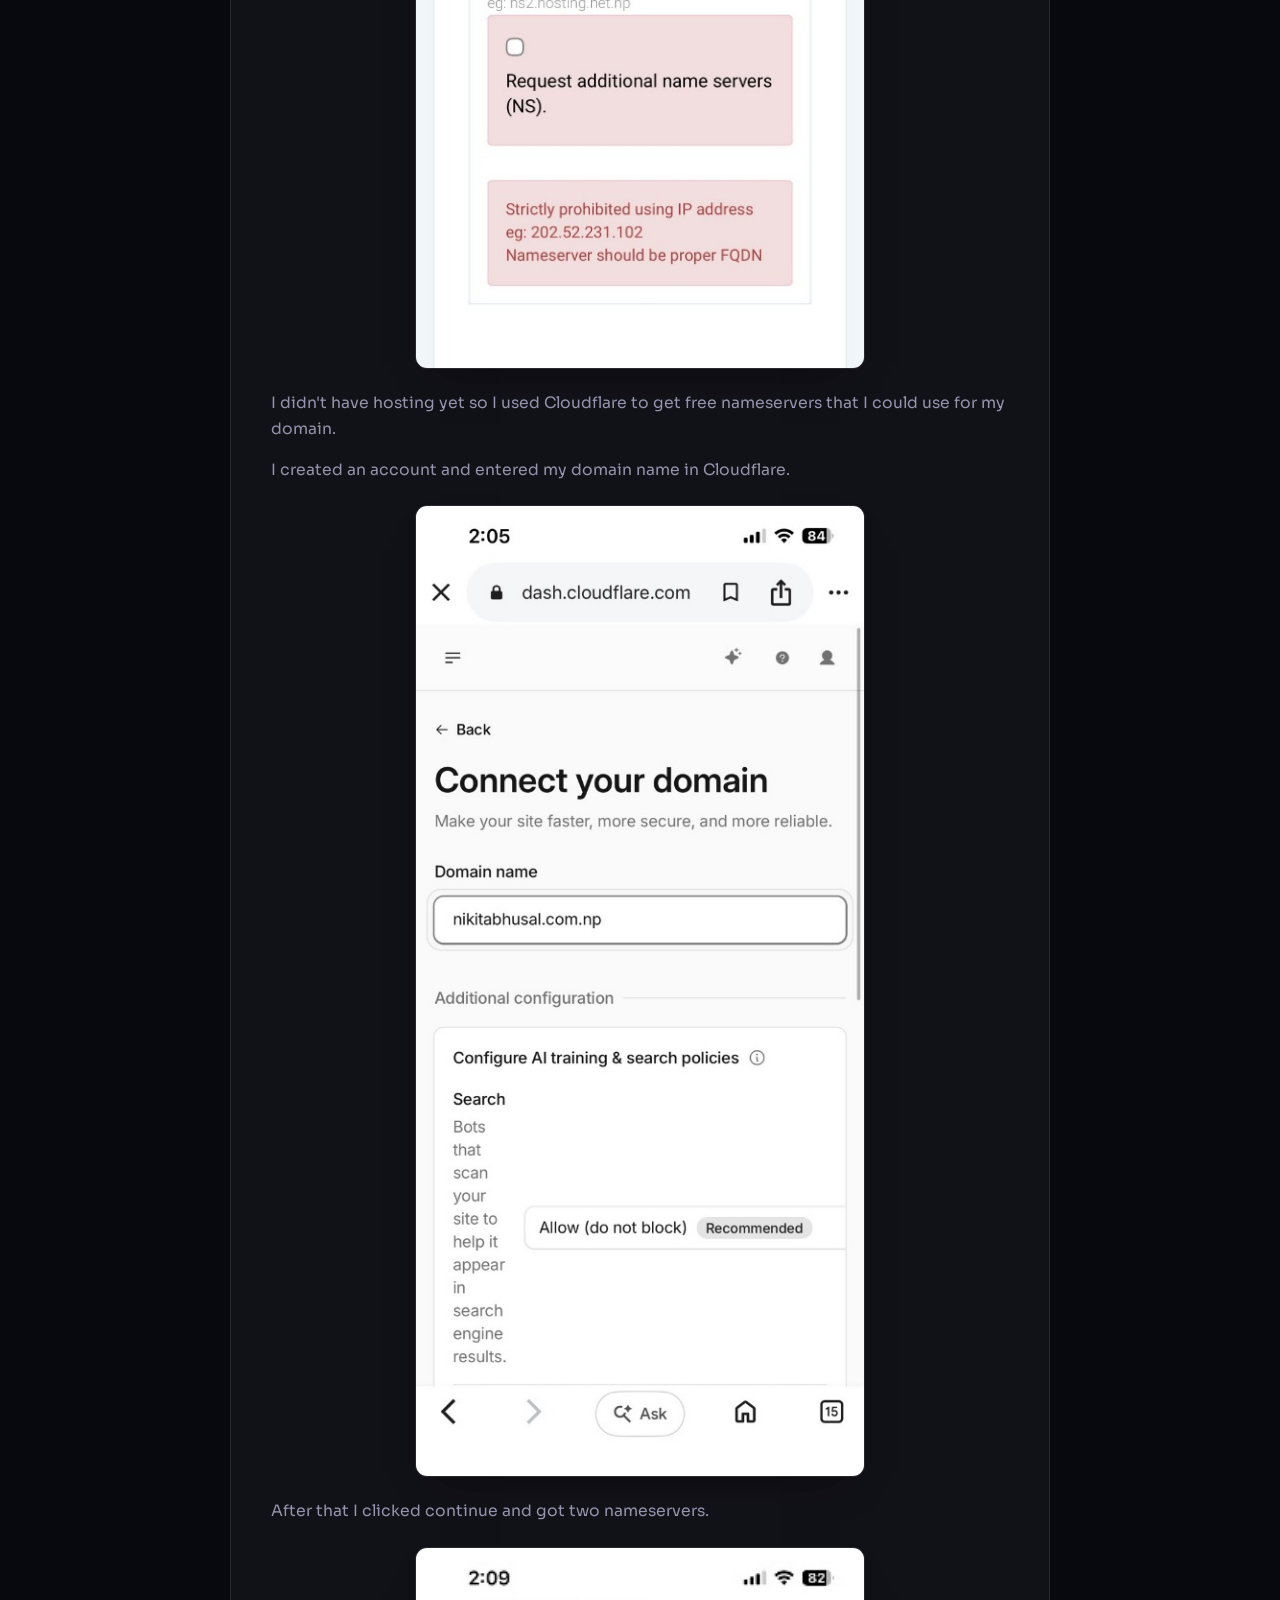
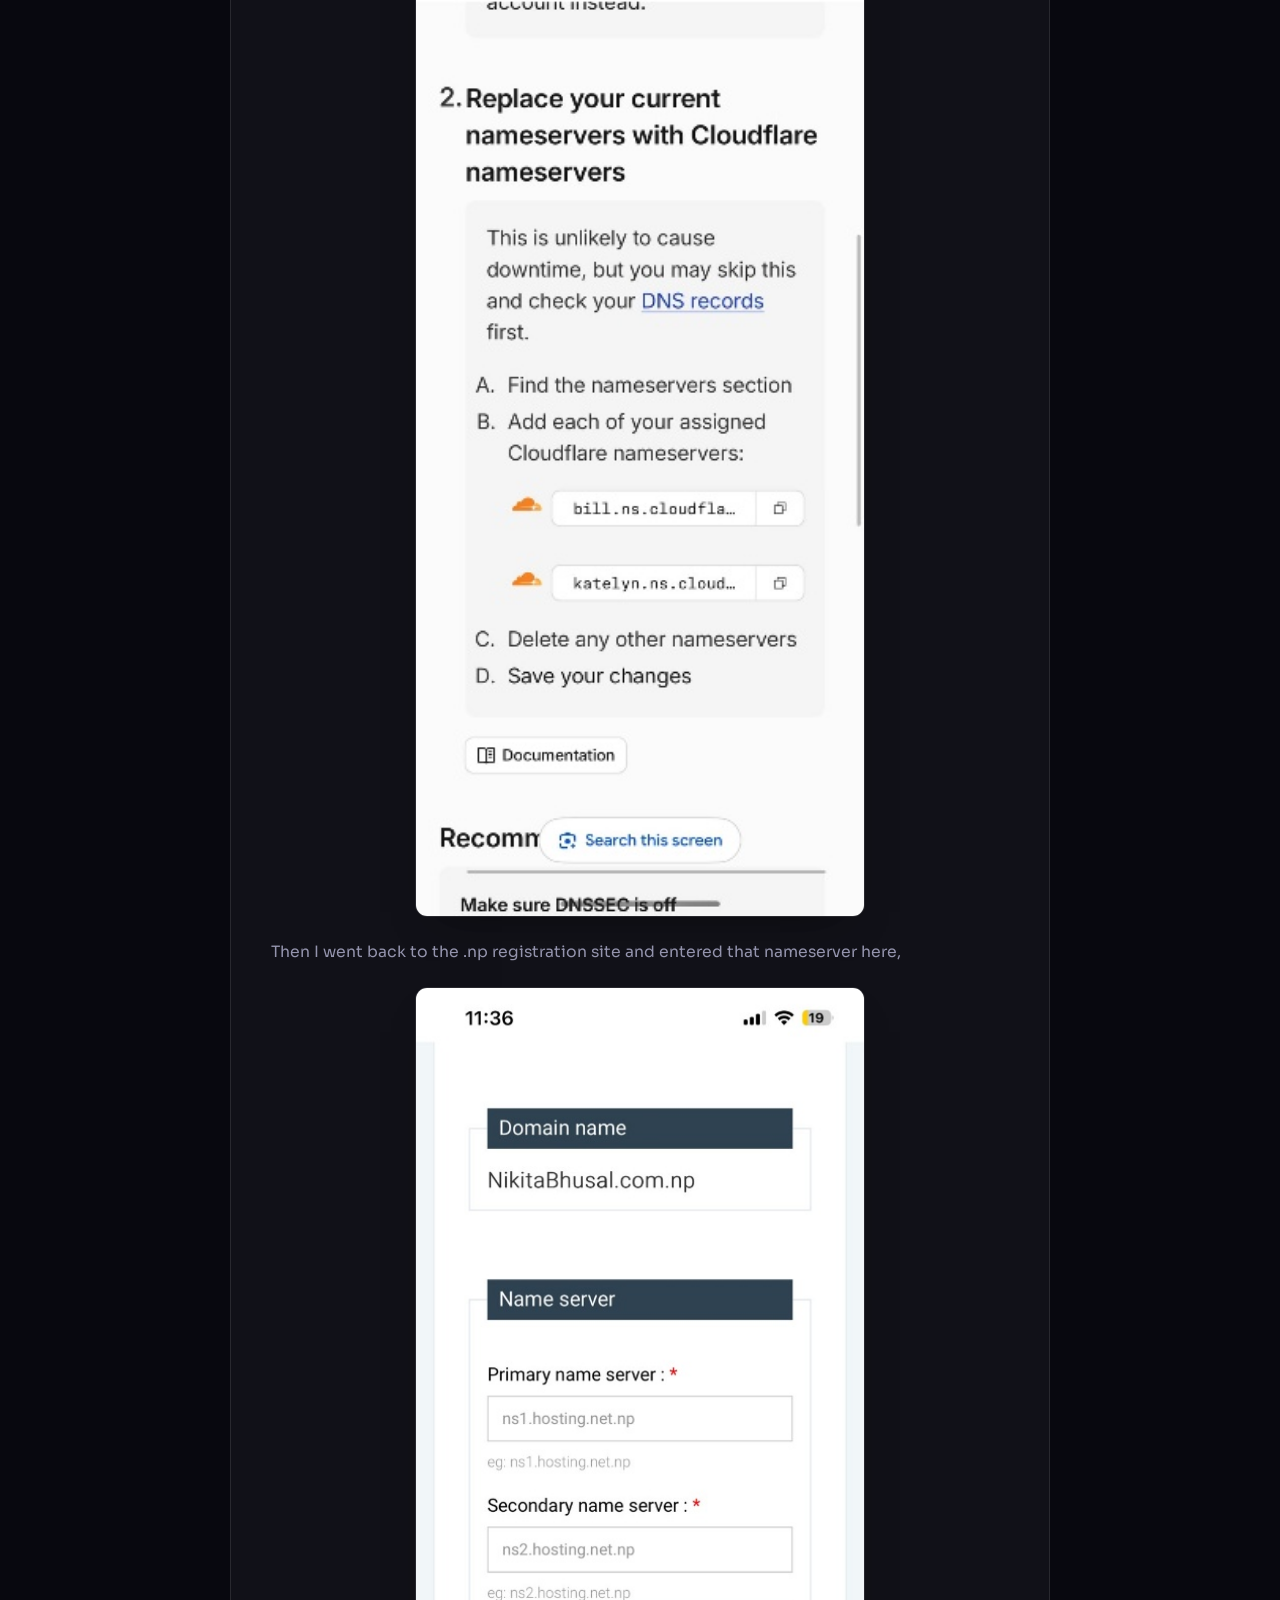
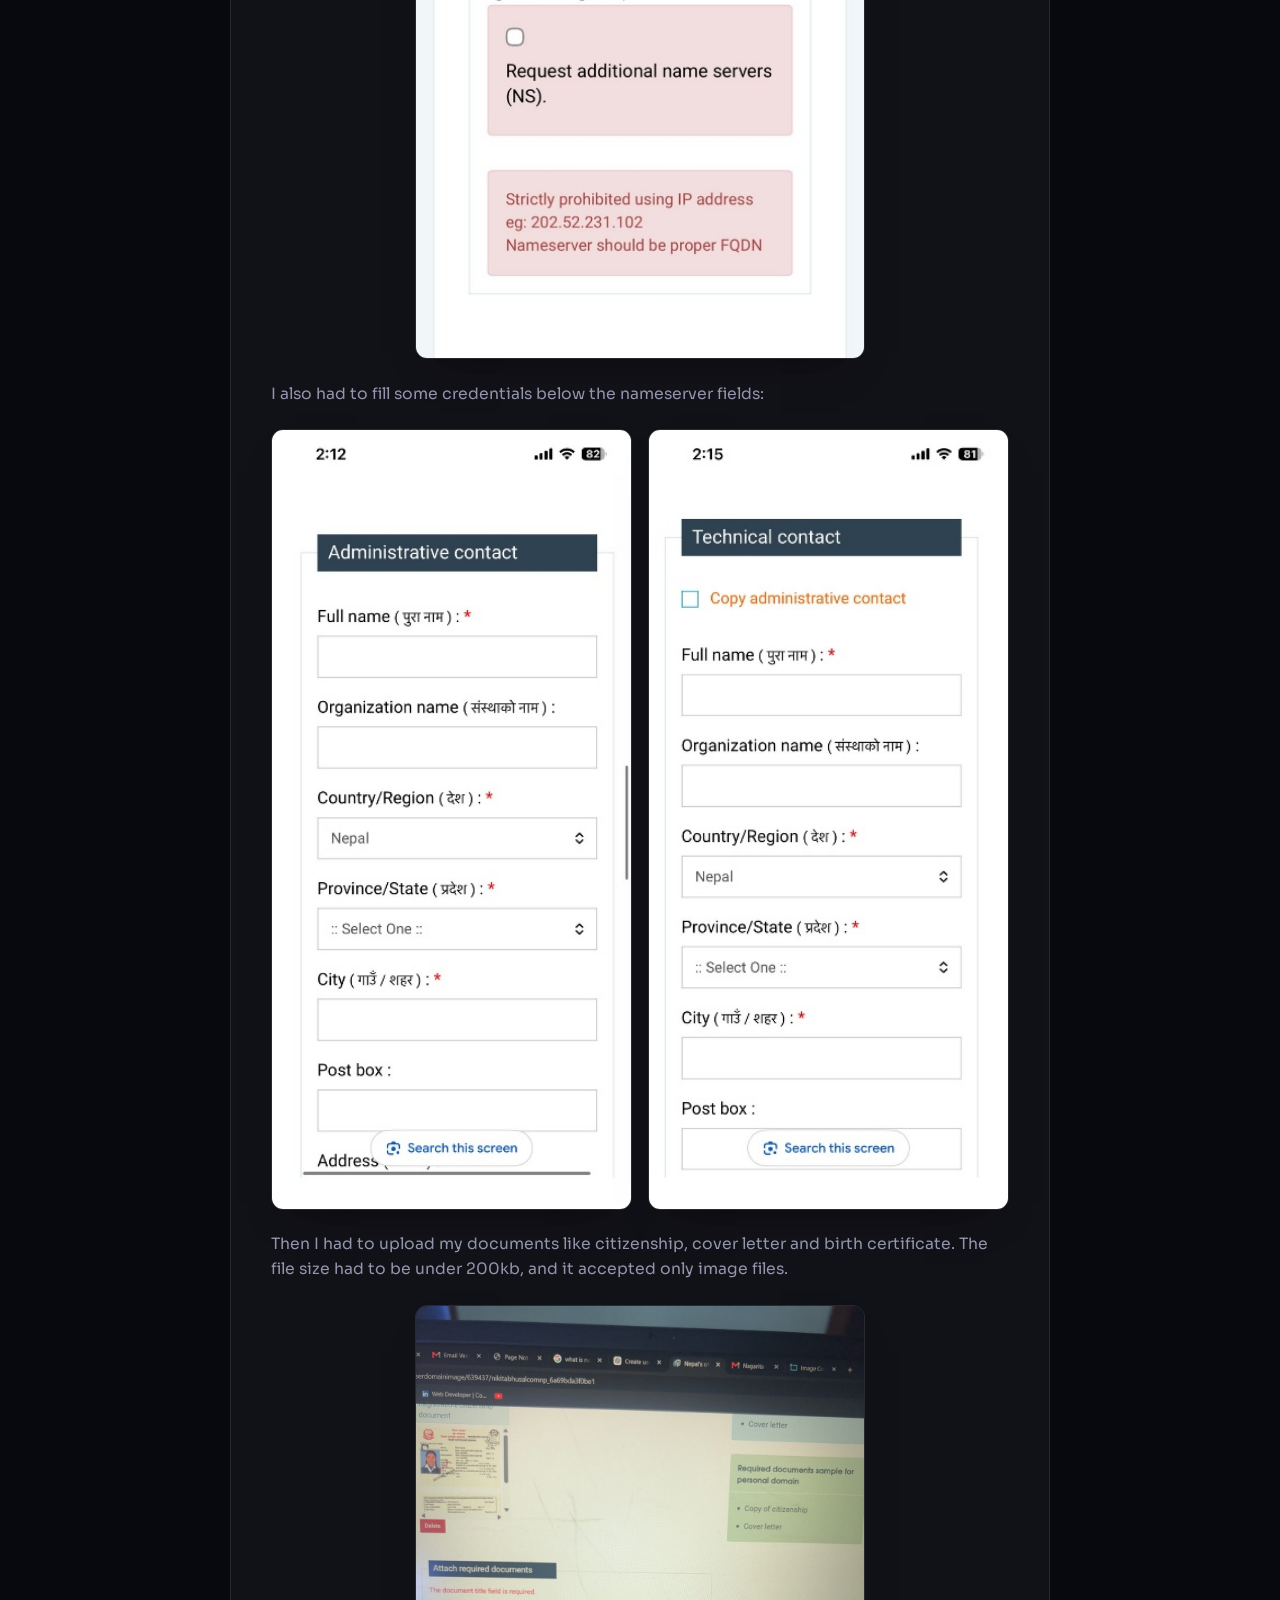
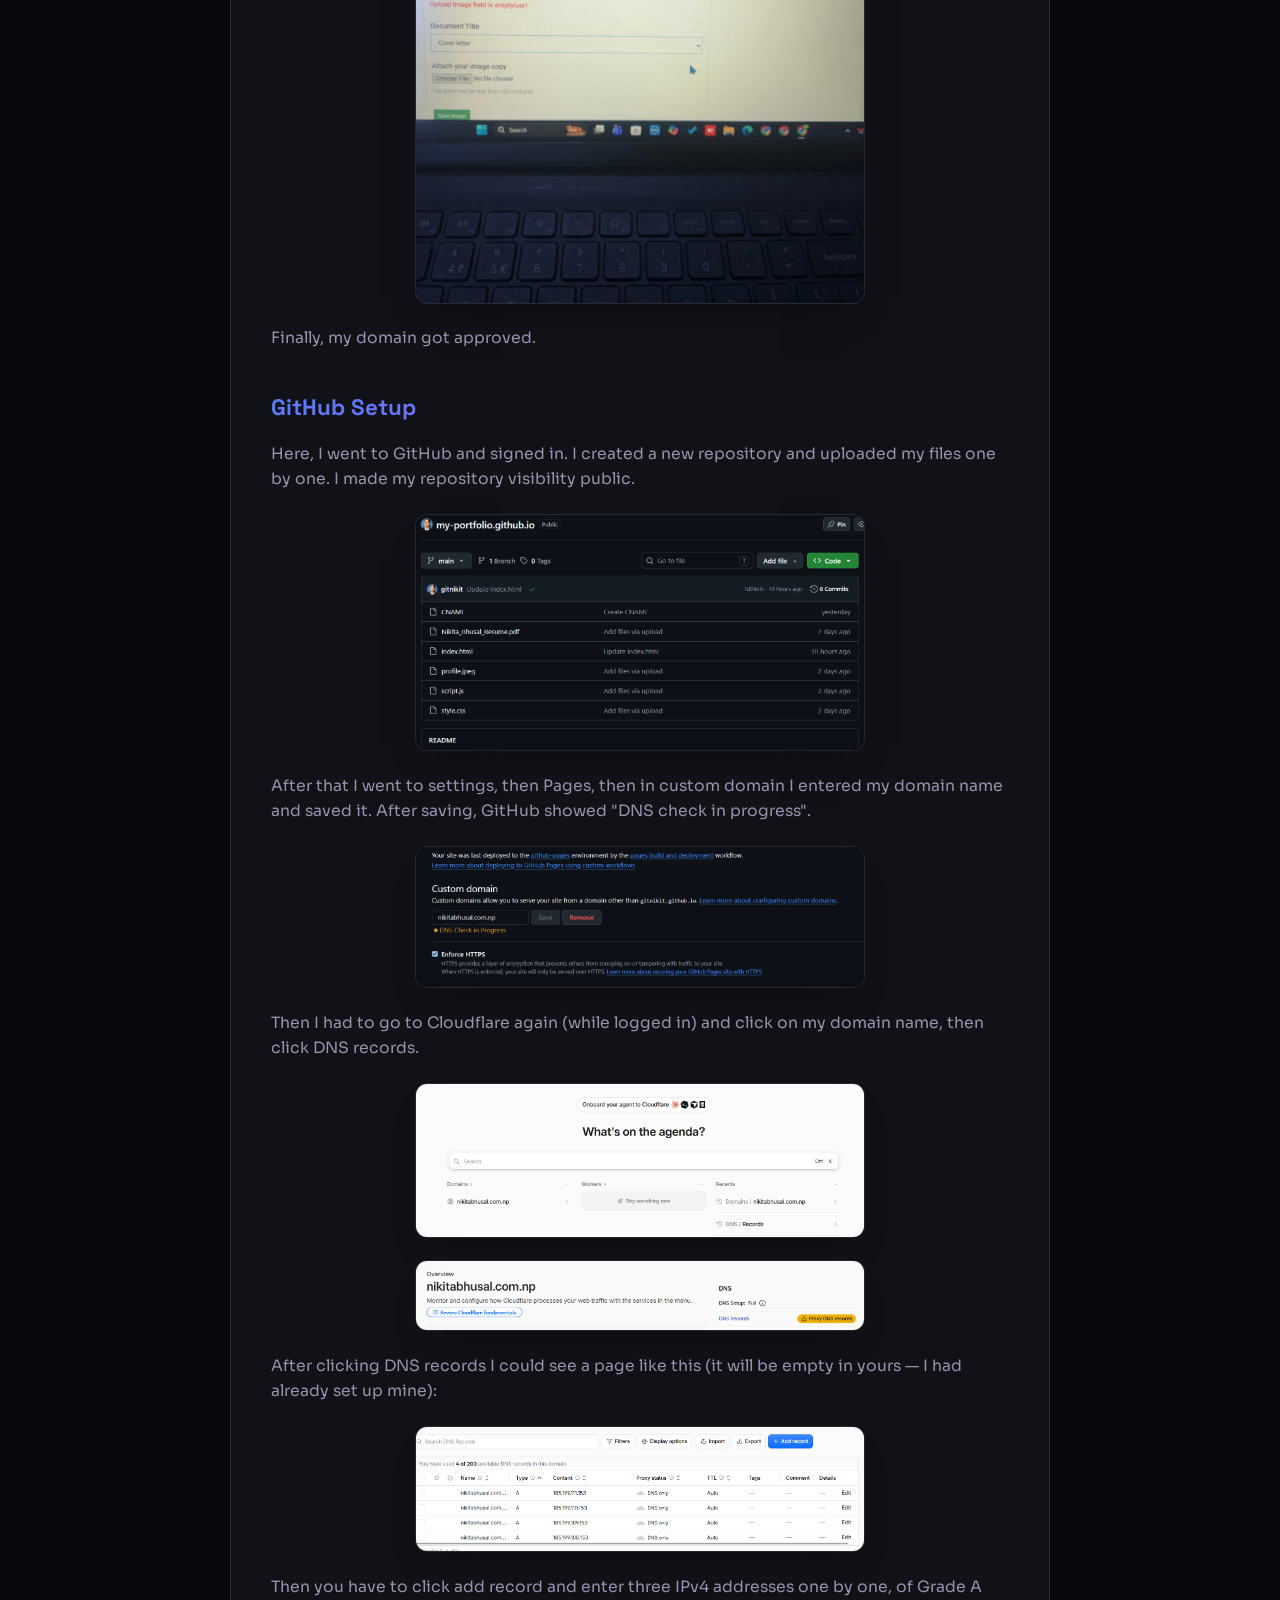
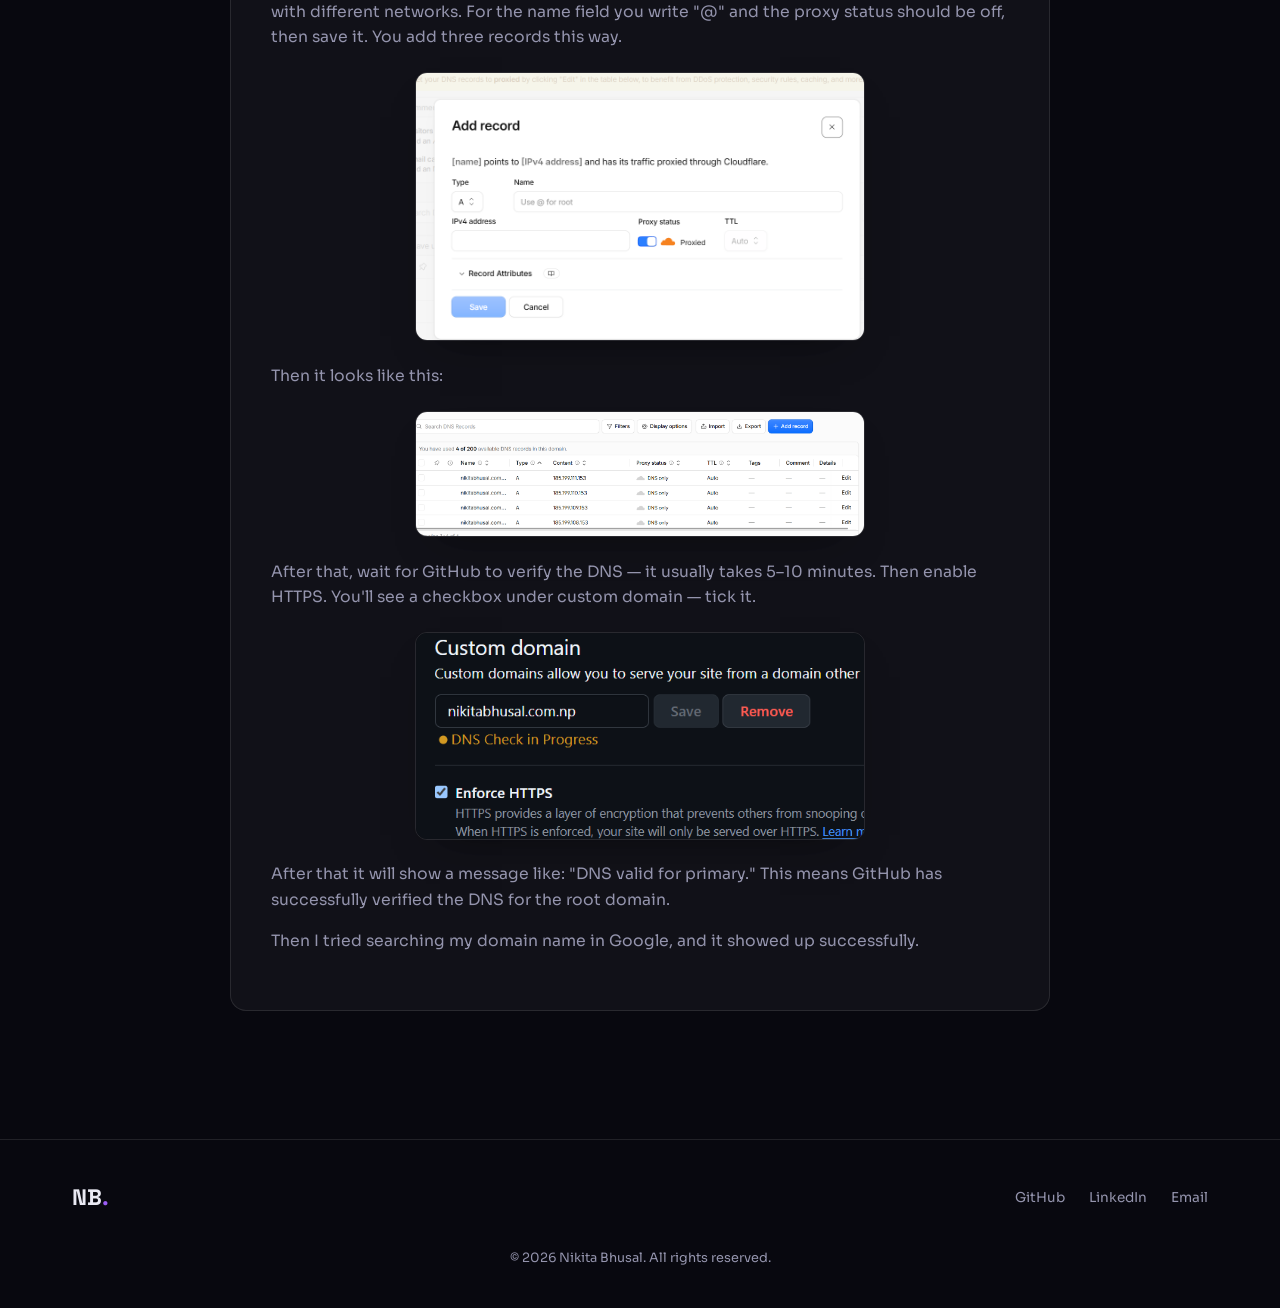
==== commit d87e7bff: "Update blog.html" ====
--- a/blog.html
+++ b/blog.html
@@ -47,7 +47,7 @@
   <section class="section" style="padding-top:9rem;">
     <div class="container">
       <a href="index.html" class="section-eyebrow" style="display:inline-block;margin-bottom:1rem;">← Back to home</a>
-      <p class="section-eyebrow">— Blog</p>
+      <p class="section-eyebrow"></p>
       <h2 class="section-title">How I Built &amp; Deployed My Portfolio Website</h2>
 
       <article class="blog-post">
